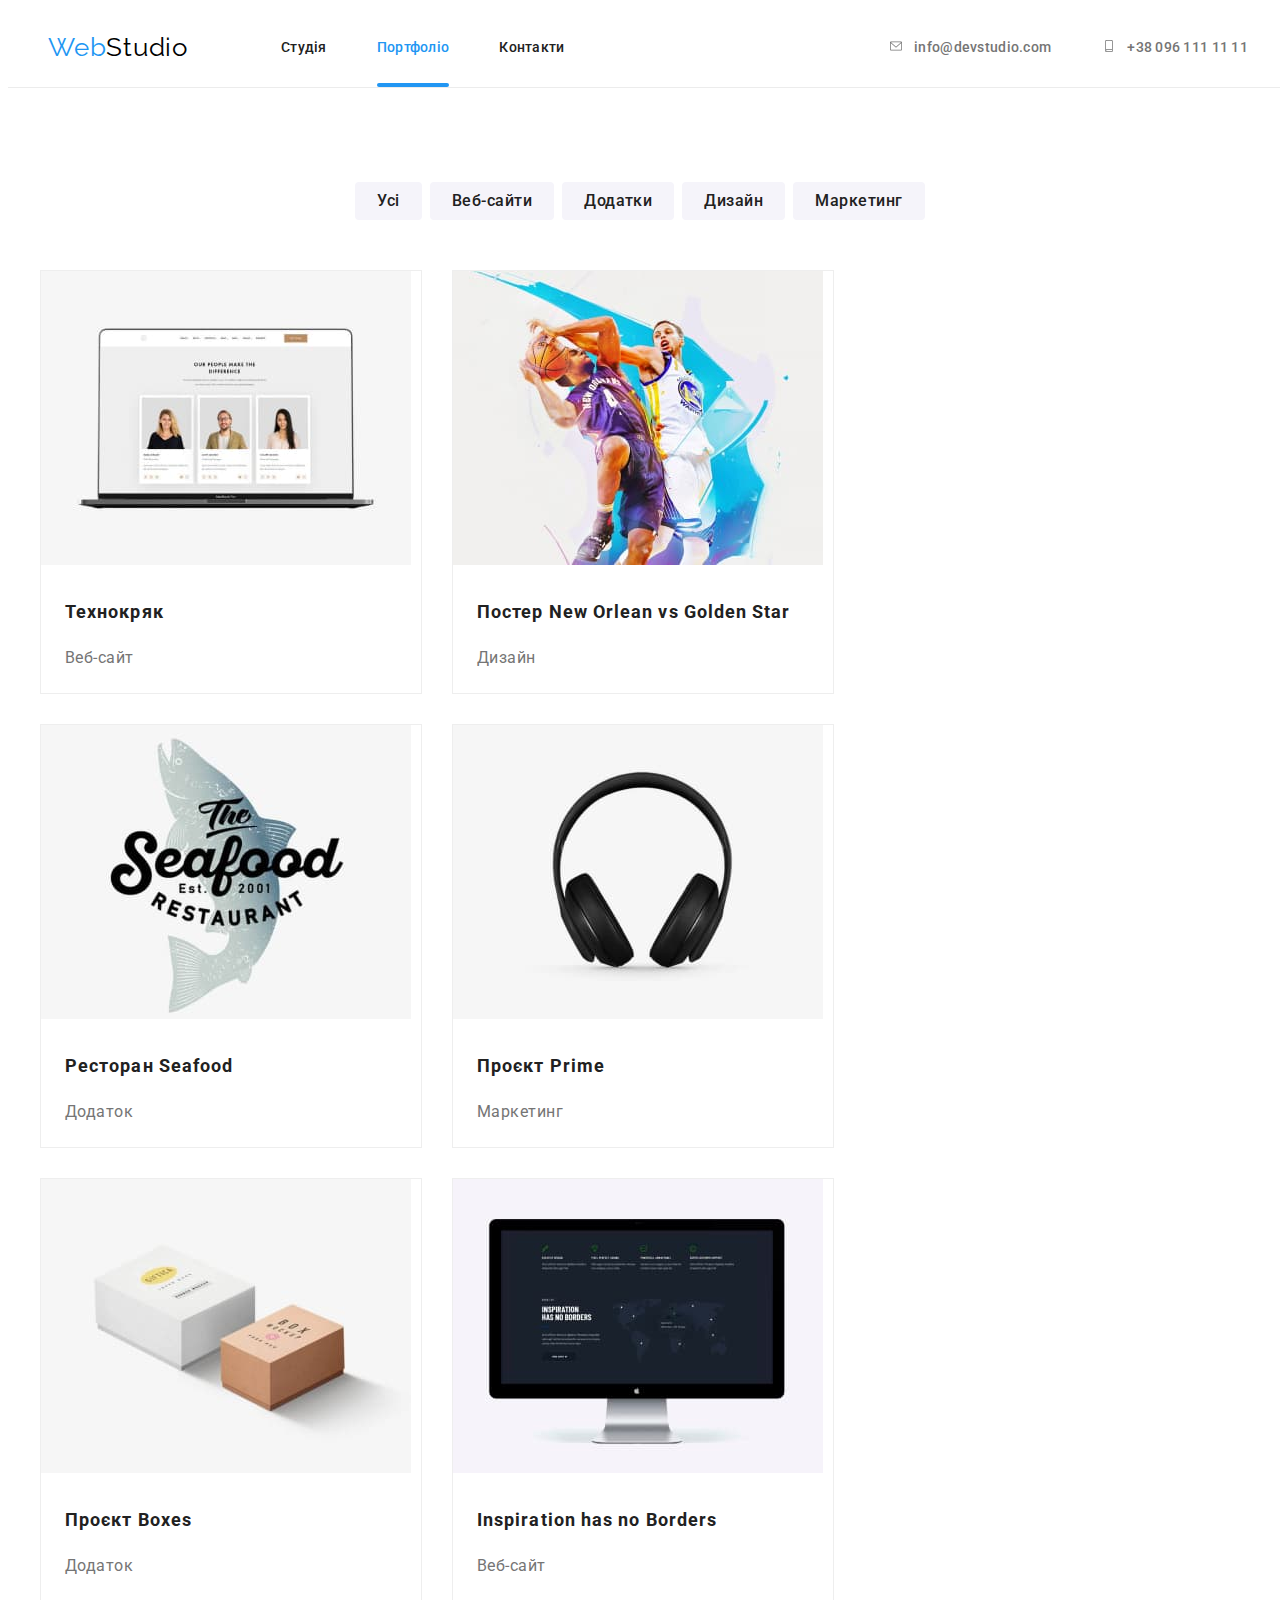
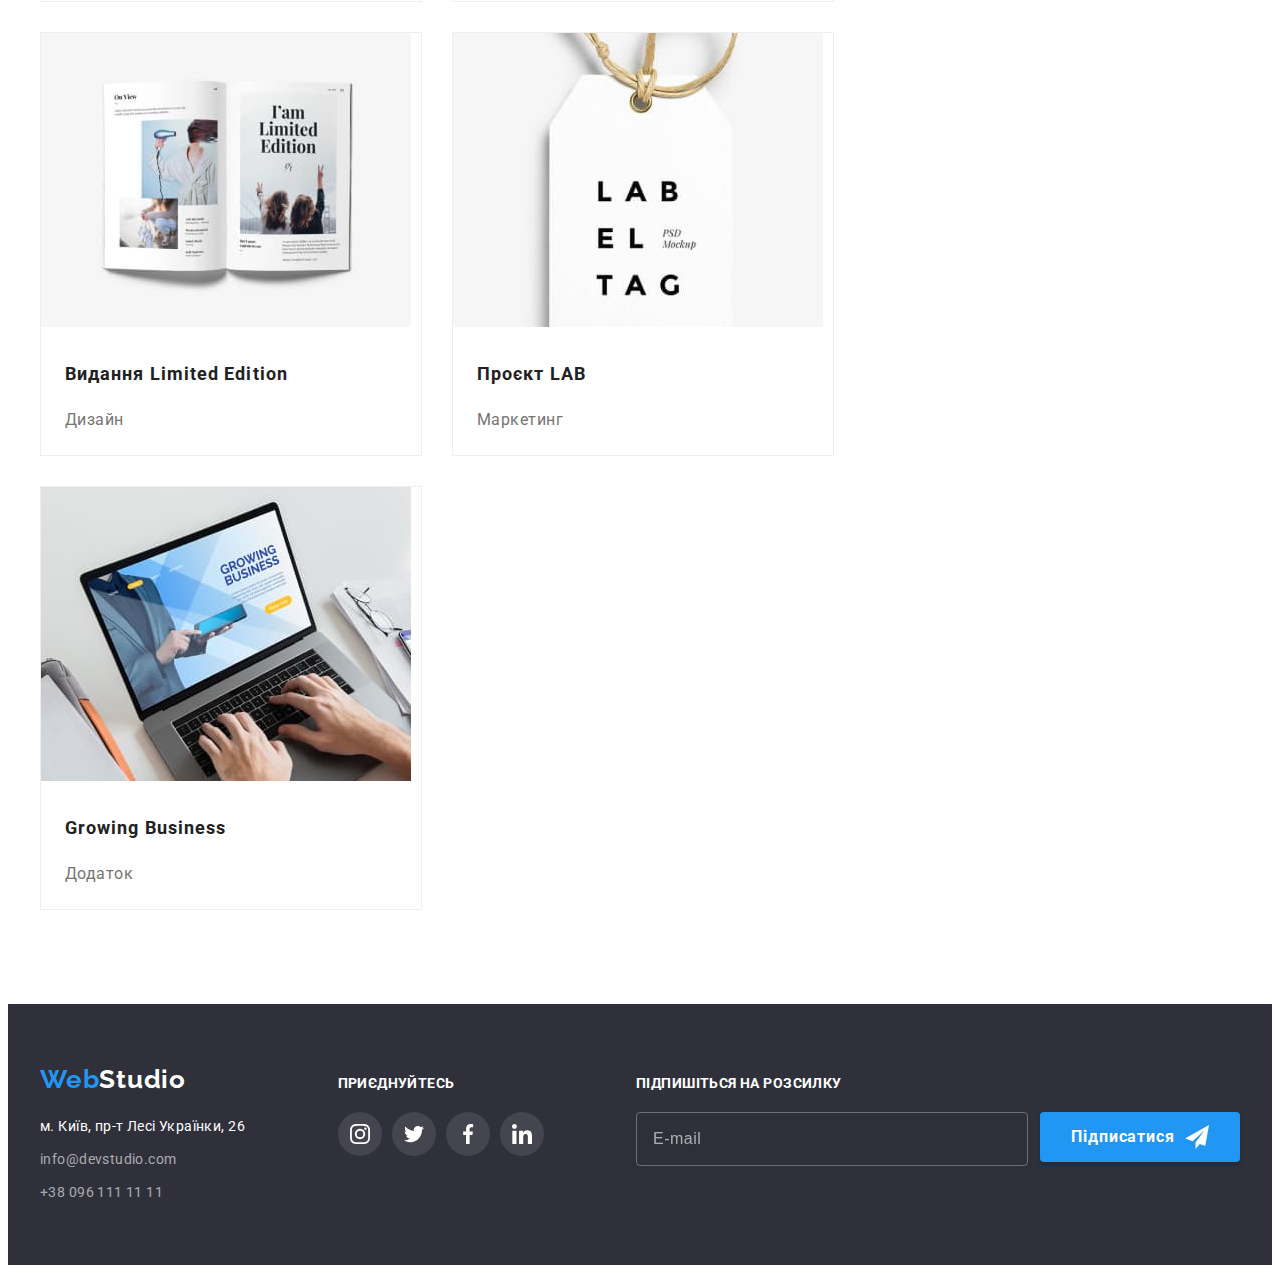
==== portfolio.html @ d76a5777 "add" ====
<!DOCTYPE html>
<html lang="uk">

<head>
    <meta charset="UTF-8">
    <meta http-equiv="X-UA-Compatible" content="IE=edge">
    <meta name="viewport" content="width=device-width, initial-scale=1.0">
    <title>WebStudio</title>
    <link rel="preconnect" href="https://fonts.googleapis.com">
    <link rel="preconnect" href="https://fonts.gstatic.com" crossorigin>
    <link
        href="https://fonts.googleapis.com/css2?family=Raleway:wght@700;900&family=Roboto:wght@400;500;700;900&display=swap"
        rel="stylesheet">
    <link rel="stylesheet" href="https://cdnjs.cloudflare.com/ajax/libs/modern-normalize/1.1.0/modern-normalize.min.css"
        integrity="sha512-wpPYUAdjBVSE4KJnH1VR1HeZfpl1ub8YT/NKx4PuQ5NmX2tKuGu6U/JRp5y+Y8XG2tV+wKQpNHVUX03MfMFn9Q=="
        crossorigin="anonymous" referrerpolicy="no-referrer">
    <link rel="stylesheet" href="./css/main.min.css">
</head>

<body>
    <header class="header">
        <div class="container header__container">
            <nav class="nav header__nav">
                <a class="logo header__logo" href="./index.html"><span class="logo--blue">Web</span>Studio</a>
                <ul class="menu header__list">
                    <li class="menu__item list">
                        <a class="link menu__link" href="./index.html">Студія</a>
                    </li>
                    <li class="menu__item list">
                        <a class="link menu__link current" href="./portfolio.html">Портфоліо</a>
                    </li>
                    <li class="menu__item list">
                        <a class="link menu__link" href="">Контакти</a>
                    </li>
                </ul>
            </nav>
            <ul class="header__list header__contact contact">
                <li class="contact__item list">
                    <a class="link contact__link" href="mailto:info@devstudio.com"><svg class="contact__icon" width="16"
                            height="12">
                            <use href="./images/icons.svg#envelope"></use>
                        </svg>info@devstudio.com</a>
                </li>
                <li class="header-item list">
                    <a class="link contact__link" href="tel:+380961111111"><svg class="contact__icon" width="16"
                            height="12">
                            <use href="./images/icons.svg#smartphone"></use>
                        </svg>+38 096 111 11 11</a>
                </li>
            </ul>
        </div>
    </header>
    <main class="main">
        <section class="filter section">
            <div class="container">
                <h1 class="galery-title">Галерея наших проектів</h1>
                <ul class="filter-list">
                    <li class="filter-item list">
                        <button class="filter-btn" type="button">Усі</button>
                    </li>
                    <li class="filter-item list">
                        <button class="filter-btn" type="button">Веб-сайти</button>
                    </li>
                    <li class="filter-item list">
                        <button class="filter-btn" type="button">Додатки</button>
                    </li>
                    <li class="filter-item list">
                        <button class="filter-btn" type="button">Дизайн</button>
                    </li>
                    <li class="filter-item list">
                        <button class="filter-btn" type="button">Маркетинг</button>
                    </li>
                </ul>
                <ul class="galery-list section-gap">
                    <li class="galery-item list">
                        <a href="" class="galery-link">
                            <div class="galery-text-wrap">
                                <img src="./images/tehno.jpg" alt="Сайт технокряк" width="370" height="294">
                                <p class="galery-text">
                                    Ресурс пропонує комплексні пропозиції з різним рівнем функціоналу та сервісів. Все
                                    це
                                    дозволить відвідувачу отримати
                                    вичерпні відомості про компанію чи приватну особу.
                                </p>
                            </div>
                            <div class="card-padding">
                                <h2 class="galery-card">Технокряк</h2>
                                <p class="galery-article">Веб-сайт</p>
                            </div>
                        </a>
                    </li>
                    <li class="galery-item list">
                        <a href="" class="galery-link">
                            <div class="galery-text-wrap">
                                <img src="./images/poster.jpg" alt="Дизайн постер" width="370" height="294">
                                <p class="galery-text">
                                    Ресурс пропонує комплексні пропозиції з різним рівнем функціоналу та сервісів. Все
                                    це
                                    дозволить відвідувачу отримати
                                    вичерпні відомості про компанію чи приватну особу.
                                </p>
                            </div>
                            <div class="card-padding">
                                <h2 class="galery-card">Постер New Orlean vs Golden Star</h2>
                                <p class="galery-article">Дизайн</p>
                            </div>
                        </a>
                    </li>
                    <li class="galery-item list">
                        <a href="" class="galery-link">
                            <div class="galery-text-wrap">
                                <img src="./images/restoran.jpg" alt="Додаток Ресторан" width="370" height="294">
                                <p class="galery-text">
                                    Ресурс пропонує комплексні пропозиції з різним рівнем функціоналу та сервісів. Все
                                    це
                                    дозволить відвідувачу отримати
                                    вичерпні відомості про компанію чи приватну особу.
                                </p>
                            </div>
                            <div class="card-padding">
                                <h2 class="galery-card">Ресторан Seafood</h2>
                                <p class="galery-article">Додаток</p>
                            </div>
                        </a>
                    </li>
                    <li class="galery-item list">
                        <a href="" class="galery-link">
                            <div class="galery-text-wrap">
                                <img src="./images/prime.jpg" alt="Маркетинг прайм" width="370" height="294">
                                <p class="galery-text">
                                    Ресурс пропонує комплексні пропозиції з різним рівнем функціоналу та сервісів. Все
                                    це
                                    дозволить відвідувачу отримати
                                    вичерпні відомості про компанію чи приватну особу.
                                </p>
                            </div>
                            <div class="card-padding">
                                <h2 class="galery-card">Проєкт Prime</h2>
                                <p class="galery-article">Маркетинг</p>
                            </div>
                        </a>
                    </li>
                    <li class="galery-item list">
                        <a href="" class="galery-link">
                            <div class="galery-text-wrap">
                                <img src="./images/boxes.jpg" alt="Додаток Бокс" width="370" height="294">
                                <p class="galery-text">
                                    Ресурс пропонує комплексні пропозиції з різним рівнем функціоналу та сервісів. Все
                                    це
                                    дозволить відвідувачу отримати
                                    вичерпні відомості про компанію чи приватну особу.
                                </p>
                            </div>
                            <div class="card-padding">
                                <h2 class="galery-card">Проєкт Boxes</h2>
                                <p class="galery-article">Додаток</p>
                            </div>
                        </a>
                    </li>
                    <li class="galery-item list">
                        <a href="" class="galery-link">
                            <div class="galery-text-wrap">
                                <img src="./images/inspiration.jpg" alt="Сайт без меж" width="370" height="294">
                                <p class="galery-text">
                                    Ресурс пропонує комплексні пропозиції з різним рівнем функціоналу та сервісів. Все
                                    це
                                    дозволить відвідувачу отримати
                                    вичерпні відомості про компанію чи приватну особу.
                                </p>
                            </div>
                            <div class="card-padding">
                                <h2 class="galery-card">Inspiration has no Borders</h2>
                                <p class="galery-article">Веб-сайт</p>
                            </div>
                        </a>
                    </li>
                    <li class="galery-item list">
                        <a href="" class="galery-link">
                            <div class="galery-text-wrap">
                                <img src="./images/limited.jpg" alt="Дизайн видання обмежена колекція" width="370"
                                    height="294">
                                <p class="galery-text">
                                    Ресурс пропонує комплексні пропозиції з різним рівнем функціоналу та сервісів. Все
                                    це
                                    дозволить відвідувачу отримати
                                    вичерпні відомості про компанію чи приватну особу.
                                </p>
                            </div>
                            <div class="card-padding">
                                <h2 class="galery-card">Видання Limited Edition</h2>
                                <p class="galery-article">Дизайн</p>
                            </div>
                        </a>
                    </li>
                    <li class="galery-item list">
                        <a href="" class="galery-link">
                            <div class="galery-text-wrap">
                                <img src="./images/lab.jpg" alt="Маркетинг прроекту ЛАБ" width="370" height="294">
                                <p class="galery-text">
                                    Ресурс пропонує комплексні пропозиції з різним рівнем функціоналу та сервісів. Все
                                    це
                                    дозволить відвідувачу отримати
                                    вичерпні відомості про компанію чи приватну особу.
                                </p>
                            </div>
                            <div class="card-padding">
                                <h2 class="galery-card">Проєкт LAB</h2>
                                <p class="galery-article">Маркетинг</p>
                            </div>
                        </a>
                    </li>
                    <li class="galery-item list">
                        <a href="" class="galery-link">
                            <div class="galery-text-wrap">
                                <img src="./images/business.jpg" alt="Бізнес додаток" width="370" height="294">
                                <p class="galery-text">
                                    Ресурс пропонує комплексні пропозиції з різним рівнем функціоналу та сервісів. Все
                                    це
                                    дозволить відвідувачу отримати
                                    вичерпні відомості про компанію чи приватну особу.
                                </p>
                            </div>
                            <div class="card-padding">
                                <h2 class="galery-card">Growing Business</h2>
                                <p class="galery-article">Додаток</p>
                            </div>
                        </a>
                    </li>
                </ul>
            </div>
        </section>
    </main>
    <footer class="footer">
        <div class="footer-container container">
            <div class="footer-adress-container">
                <a class="footer-logo" href="./index.html"><span class="logo--blue">Web</span>Studio</a>
                <address class="footer-address">
                    <ul class="footer-list">
                        <li class="footer-item list">
                            <a class="footer-link" href="https://goo.gl/maps/CPtrU1FHBa2aNyZL9" target="_blank"
                                rel="noopener noreferrer nofollow">м. Київ, пр-т Лесі Українки, 26</a>
                        </li>
                        <li class="footer-item list">
                            <a class="footer-contact" href="mailto:info@devstudio.com">info@devstudio.com</a>
                        </li>
                        <li class="footer-item list">
                            <a class="footer-contact" href="tel:+380961111111">+38 096 111 11 11</a>
                        </li>
                    </ul>
                </address>
            </div>
            <div class="footer-social">
                <h3 class="footer-social-tittle">Приєднуйтесь</h3>
                <ul class="footer-social-list">
                    <li class="footer-social-item list">
                        <a class="footer-social-link" href="" target="_blank" rel="noopener noreferrer nofollow">
                            <svg class="footer-social-icon" width="20" height="20">
                                <use href="./images/icons.svg#instagram"></use>
                            </svg></a>
                    </li>
                    <li class="footer-social-item list">
                        <a class="footer-social-link" href="" target="_blank" rel="noopener noreferrer nofollow">
                            <svg class="footer-social-icon" width="20" height="20">
                                <use href="./images/icons.svg#twitter"></use>
                            </svg></a>
                    </li>
                    <li class="footer-social-item list">
                        <a class="footer-social-link" href="" target="_blank" rel="noopener noreferrer nofollow">
                            <svg class="footer-social-icon" width="20" height="20">
                                <use href="./images/icons.svg#facebook"></use>
                            </svg></a>
                    </li>
                    <li class="footer-social-item list">
                        <a class="footer-social-link" href="" target="_blank" rel="noopener noreferrer nofollow">
                            <svg class="footer-social-icon" width="20" height="20">
                                <use href="./images/icons.svg#linkedin"></use>
                            </svg></a>
                    </li>
                </ul>
            </div>
            <div class="footer-subscribe">
                <h3 class="footer-social-tittle">Підпишіться на розсилку</h3>
                <form class="footer-subscribe-form">
                    <input name="subscribe-email" type="email" class="footer-subscribe-input" placeholder="E-mail"
                        required>
                    <button class="subscribe-btn" type="submit"><span class="subscribe-btn-text">Підписатися</span><svg
                            class="footer-subscribe-icon" width="24" height="24">
                            <use href="./images/icons.svg#icon-send"></use>
                        </svg></button>
                </form>
            </div>
        </div>
    </footer>
</body>

</html>
---- css/main.min.css ----
:root{--most-text-color: #757575;--tittle-text-color: #212121;--logo-color: #000000;--secondary-link-color: #2196f3;--bcgnd-hero-color: #2f303a;--main-hero-color: #ffffff;--bcgnd-team-color: #f5f4fa;--bcgnd-color: #ffffff;--logo-footer-color: #ffffff;--filter-secondary-color: #f5f4fa;--filter-border-color: #eeeeee;--svg-main-color: #afb1b8;--timing-function: cubic-bezier(0.4, 0, 0.2, 1);--time-delay: 250ms}.visually__hidden{position:absolute;width:1px;height:1px;margin:-1px;border:0;padding:0;white-space:nowrap;-webkit-clip-path:inset(100%);clip-path:inset(100%);clip:rect(0 0 0 0);overflow:hidden}.subscribe-btn,.footer-social-link,.footer-social-list,.team__social-link,.team__social-list,.wrapper,.features__icon,.header__contact,.header__container,.header__nav,.modal-close{display:flex;align-items:center}p,h1,h2,h3,h4,h5,h6{margin:0}ul,ol{margin:0;padding-left:0}button{cursor:pointer}address{font-style:normal}img{display:block;max-width:100%;height:auto}.list{list-style:none}body{font-family:"Roboto",sans-serif;color:var(--most-text-color);background-color:var(--bcgnd-color);font-size:14px}.section{padding-top:94px;padding-bottom:94px}.section-margin{margin-bottom:94px}.section-gap{display:flex;gap:30px}.section-title{margin-bottom:50px;font-size:36px;line-height:1.17;letter-spacing:0.03em;text-align:center;color:var(--tittle-text-color)}.main{padding-top:80px}.container{width:1200px;padding-left:15px;padding-right:15px;margin:0 auto}.backdrop{position:fixed;top:0;width:100%;height:100%;background-color:rgba(0,0,0,.2);transition:opacity var(--time-delay) var(--timing-function),visibility var(--time-delay) var(--timing-function);z-index:2}.modal{width:528px;min-height:581px;background-color:var(--bcgnd-color);box-shadow:0px 1px 3px rgba(0,0,0,.12),0px 1px 1px rgba(0,0,0,.14),0px 2px 1px rgba(0,0,0,.2);border-radius:4px;position:absolute;top:50%;left:50%;transform:translate(-50%, -50%);transition:transform var(--time-delay) var(--timing-function);padding:40px}.modal-close{position:absolute;top:8px;right:8px;width:30px;height:30px;background-color:rgba(0,0,0,0);border-radius:50%;border:1px solid rgba(0,0,0,.1);justify-content:center;fill:var(--logo-color);transition:fill var(--time-delay) var(--timing-function)}.modal-close:hover,.modal-close:focus{fill:var(--secondary-link-color)}.backdrop.is-hidden{opacity:0;pointer-events:none;visibility:hidden}.backdrop.is-hidden .modal{transform:translate(-50%, -50%) scaley(0) rotate(-180deg)}.modal-tittle{font-weight:700;font-size:20px;line-height:1.15;letter-spacing:0.03em;text-align:center;color:var(--tittle-text-color);margin-bottom:12px}.input-label{display:block;margin-bottom:4px;font-size:12px;line-height:1.17;letter-spacing:0.01em;color:var(--most-text-color)}.modal-input{width:100%;height:40px;border:1px solid rgba(33,33,33,.2);border-radius:4px;padding-left:42px;outline:rgba(0,0,0,0);transition:border-color var(--time-delay) var(--timing-function);cursor:pointer}.modal-input:focus,.modal-input:hover{border-color:var(--secondary-link-color)}.modal-input-wrap{position:relative;margin-bottom:10px}.modal-input-icon{position:absolute;left:12px;top:50%;transform:translateY(-50%);fill:var(--tittle-text-color);transition:fill var(--time-delay) var(--timing-function)}.modal-input:focus+.modal-input-icon,.modal-input:hover+.modal-input-icon{fill:var(--secondary-link-color)}.modal-comm{width:100%;height:120px;resize:none;border:1px solid rgba(33,33,33,.2);border-radius:4px;padding:12px 16px;outline:rgba(0,0,0,0);transition:border-color var(--time-delay) var(--timing-function);margin-bottom:20px;display:block;cursor:pointer}.modal-comm::-moz-placeholder{font-size:12px;line-height:1.17;letter-spacing:0.01em;color:rgba(117,117,117,.5)}.modal-comm:-ms-input-placeholder{font-size:12px;line-height:1.17;letter-spacing:0.01em;color:rgba(117,117,117,.5)}.modal-comm::placeholder{font-size:12px;line-height:1.17;letter-spacing:0.01em;color:rgba(117,117,117,.5)}.modal-comm:focus,.modal-comm:hover{border-color:var(--secondary-link-color)}.rules-link{color:var(--secondary-link-color)}.checkbox-label{font-size:14px;line-height:1.71;letter-spacing:0.03em;color:var(--most-text-color);display:block;text-align:center;position:relative;margin-left:16px;margin-bottom:30px}.checkbox-icon{position:absolute;left:2px;top:3px}.checkbox:checked~.checkbox-icon{opacity:0}.checkbox-icon-check{opacity:0;position:absolute;left:2px;top:3px}.checkbox:checked~.checkbox-icon-check{opacity:1}.header{padding-top:24px;padding-bottom:24px;border-bottom:1px solid #ececec;position:fixed;width:100%;background-color:var(--bcgnd-color);z-index:1}.header__list{display:flex;gap:50px}.header__contact{margin-left:auto}.link{text-decoration:none;color:var(--tittle-text-color);font-weight:500;line-height:1.14;letter-spacing:.02em;position:relative}.menu__link{color:var(--tittle-text-color);transition:color var(--time-delay) var(--timing-function)}.menu__link:hover,.menu__link:focus{color:var(--secondary-link-color)}.menu__link::after,.menu__link::after{content:"";display:block;width:100%;height:4px;border-radius:2px;background-color:var(--secondary-link-color);position:absolute;bottom:-32px;transform:scaleX(0);transition:transform var(--time-delay) var(--timing-function)}.menu__link:hover::after,.menu__link:focus::after{transform:scaleX(1)}.contact__link{color:var(--most-text-color);transition:color var(--time-delay) var(--timing-function)}.contact__link:hover,.contact__link:focus{color:var(--secondary-link-color)}.contact__link::after,.contact__link::after{content:"";display:block;width:100%;height:4px;border-radius:2px;background-color:var(--secondary-link-color);position:absolute;bottom:-32px;transform:scaleX(0);transition:transform var(--time-delay) var(--timing-function)}.contact__link:hover::after,.contact__link:focus::after{transform:scaleX(1)}.contact__icon{margin-right:10px;fill:currentColor}.logo{text-decoration:none;font-family:"Raleway";font-size:26px;line-height:1.19;letter-spacing:0.03em}.header__logo{margin-right:93px;color:var(--logo-color)}.logo--blue{color:var(--secondary-link-color)}.current{color:var(--secondary-link-color)}.current::before{content:"";display:block;width:100%;height:4px;border-radius:2px;background-color:var(--secondary-link-color);position:absolute;bottom:-32px}.hero{background-color:#c4c4c4;color:var(--main-hero-color);padding-top:200px;padding-bottom:200px}.hero__title{width:696px;font-weight:900;font-size:44px;line-height:1.36;letter-spacing:0.06em;text-align:center;text-transform:uppercase;margin-right:auto;margin-bottom:30px;margin-left:auto}.hero__btn{color:var(--main-hero-color);background-color:var(--secondary-link-color);font-family:inherit;font-weight:700;font-size:16px;line-height:1.88;letter-spacing:0.06em;box-shadow:0px 4px 4px rgba(0,0,0,.15);border-radius:4px;border:none;width:216px;height:50px;text-align:center;margin:0 auto;display:block;transition:background-color var(--time-delay) var(--timing-function)}.hero__btn:hover,.hero__btn:focus{background-color:#188ce8;box-shadow:0px 4px 4px rgba(0,0,0,.15);border-radius:4px}.overlay{max-width:1600px;height:600px;margin-left:auto;margin-right:auto;background-image:linear-gradient(rgba(47, 48, 58, 0.4), rgba(47, 48, 58, 0.4)),url("../images/hero.jpg");background-repeat:no-repeat;background-size:cover;background-position:center}.features{padding-bottom:0}.icons__icon{width:270px;height:120px;background-color:#f5f4fa;border-radius:4px}.features__icon{margin-bottom:30px;justify-content:center}.icons__item{width:270px}.features__title{margin-bottom:10px}.icons__title{font-size:14px;line-height:1.14;letter-spacing:0.03em;text-transform:uppercase;color:var(--tittle-text-color)}.icons__text{line-height:1.71;letter-spacing:.03em}.card-set__item{position:relative}.card-set__tittle{font-size:14px;line-height:1.14;letter-spacing:0.03em;text-transform:uppercase;color:var(--bcgnd-color)}.wrapper{position:absolute;bottom:0;width:100%;height:70px;background-color:rgba(47,48,58,.8);justify-content:center}.team{background-color:var(--bcgnd-team-color)}.team__img{margin-bottom:30px}.people__item{background-color:var(--bcgnd-color);box-shadow:0px 1px 3px rgba(0,0,0,.12),0px 1px 1px rgba(0,0,0,.14),0px 2px 1px rgba(0,0,0,.2);border-radius:0px 0px 4px 4px;padding-bottom:30px}.people__name{font-weight:500;font-size:16px;line-height:1.19;letter-spacing:0.03em;text-align:center;color:var(--tittle-text-color)}.team__name{margin-bottom:10px}.team__text{margin-bottom:16px}.people__text{font-size:16px;line-height:1.19;letter-spacing:0.03em;text-align:center}.team__social-list{gap:10px;margin:0 auto}.people__social-list{width:206px}.people__social-item{width:44px;height:44px}.team__social-link{justify-content:center}.people__social-link{border-radius:50%;width:100%;height:100%;color:var(--svg-main-color);transition:background-color var(--time-delay) var(--timing-function),color var(--time-delay) var(--timing-function)}.people__social-link:hover,.people__social-link:focus{background-color:var(--secondary-link-color);color:var(--bcgnd-color)}.people__social-icon{fill:currentColor}.clients-link{width:100%;height:100%;display:flex;align-items:center;justify-content:center;color:var(--svg-main-color);border:1px solid #afb1b8;border-radius:4px;transition:color var(--time-delay) var(--timing-function),border var(--time-delay) var(--timing-function)}.clients-link:hover,.clients-link:focus{color:var(--secondary-link-color);border:1px solid var(--secondary-link-color)}.clients-icon{fill:currentColor}.clients-item{width:calc((100% - 150px)/6);height:92px}.footer{background-color:var(--bcgnd-hero-color);padding-top:60px;padding-bottom:60px}.footer-logo{text-decoration:none;font-family:"Raleway";font-weight:700;font-size:26px;line-height:1.19;letter-spacing:0.03em;color:var(--logo-footer-color);margin-bottom:20px;display:block}.footer-item:not(:last-child){margin-bottom:9px}.footer-link,.footer-contact{text-decoration:none;line-height:1.71;letter-spacing:.03em}.footer-link{color:var(--main-hero-color)}.footer-contact{color:rgba(255,255,255,.6);transition:color var(--time-delay) var(--timing-function)}.footer-contact:hover,.footer-contact:focus{color:var(--secondary-link-color)}.footer-container{display:flex;align-items:baseline;justify-content:space-between}.footer-social-list{width:206px;gap:10px;margin:0 auto}.footer-social-item{width:44px;height:44px}.footer-social-link{border-radius:50%;width:100%;height:100%;justify-content:center;background-color:rgba(255,255,255,.1);transition:background-color var(--time-delay) var(--timing-function)}.footer-social-link:hover,.footer-social-link:focus{background-color:var(--secondary-link-color)}.footer-social-icon{fill:var(--bcgnd-color)}.footer-social-tittle{font-size:14px;line-height:1.14;letter-spacing:0.03em;text-transform:uppercase;color:var(--bcgnd-color);margin-bottom:20px}.footer-subscribe-form{display:flex;gap:12px}.footer-subscribe-input{width:358px;height:50px;background-color:rgba(0,0,0,0);border:1px solid rgba(255,255,255,.3);filter:drop-shadow(0px 4px 4px rgba(0, 0, 0, 0.15));border-radius:4px;padding-left:16px;padding-right:16px;font-size:16px;line-height:1.25;letter-spacing:0.03em;color:var(--bcgnd-color);outline:rgba(0,0,0,0)}.footer-subscribe-input::-moz-placeholder{font-size:16px;line-height:1.25;letter-spacing:0.03em;color:rgba(255,255,255,.6)}.footer-subscribe-input:-ms-input-placeholder{font-size:16px;line-height:1.25;letter-spacing:0.03em;color:rgba(255,255,255,.6)}.footer-subscribe-input::placeholder{font-size:16px;line-height:1.25;letter-spacing:0.03em;color:rgba(255,255,255,.6)}.subscribe-btn{color:var(--main-hero-color);background-color:var(--secondary-link-color);font-family:inherit;font-weight:700;font-size:16px;line-height:1.88;letter-spacing:0.06em;box-shadow:0px 4px 4px rgba(0,0,0,.15);border-radius:4px;border:none;width:200px;height:50px;text-align:center;margin:0 auto;gap:10px;justify-content:center;padding:13px 28px;transition:background-color var(--time-delay) var(--timing-function)}.subscribe-btn:hover,.subscribe-btn:focus{background-color:#188ce8;box-shadow:0px 4px 4px rgba(0,0,0,.15);border-radius:4px}.filter-list{display:flex;margin-bottom:50px;gap:8px;justify-content:center}.filter-btn{font-family:inherit;font-weight:500;font-size:16px;line-height:1.62;letter-spacing:0.03em;text-align:center;color:var(--tittle-text-color);background-color:var(--filter-secondary-color);border-radius:4px;border:none;cursor:pointer;padding:6px 22px;transition:color var(--time-delay) var(--timing-function),background-color var(--time-delay) var(--timing-function),box-shadow var(--time-delay) var(--timing-function)}.filter-btn:focus,.filter-btn:hover{color:var(--main-hero-color);background-color:var(--secondary-link-color);box-shadow:0px 3px 1px rgba(0,0,0,.1),0px 1px 2px rgba(0,0,0,.08),0px 2px 2px rgba(0,0,0,.12);border-radius:4px;border:none}.galery-title{position:absolute;white-space:nowrap;width:1px;height:1px;overflow:hidden;border:0;padding:0;clip:rect(0 0 0 0);-webkit-clip-path:inset(50%);clip-path:inset(50%);margin:-1px}.galery-list{flex-wrap:wrap}.galery-item{width:calc((100% - 60px)/3);border:1px solid var(--filter-border-color)}.galery-card{font-size:18px;line-height:3;letter-spacing:0.06em;color:var(--tittle-text-color);margin-bottom:4px}.galery-article{font-size:16px;line-height:1.88;letter-spacing:0.03em;color:var(--most-text-color)}.galery-link{text-decoration:none;display:block;transition:box-shadow var(--time-delay) var(--timing-function)}.galery-link:hover,.galery-link:focus{box-shadow:0px 1px 1px rgba(0,0,0,.12),0px 4px 4px rgba(0,0,0,.06),1px 4px 6px rgba(0,0,0,.16)}.galery-text{position:absolute;top:0;padding:63px 24px;font-size:18px;line-height:1.56;letter-spacing:0.03em;color:var(--main-hero-color);background-color:rgba(33,150,243,.9);height:100%;transform:translateY(101%);transition:transform var(--time-delay) var(--timing-function)}.galery-item:hover .galery-text,.galery-item:focus .galery-text{transform:translateY(0)}.galery-text-wrap{position:relative;overflow:hidden}.card-padding{padding:20px 24px}/*# sourceMappingURL=main.min.css.map */
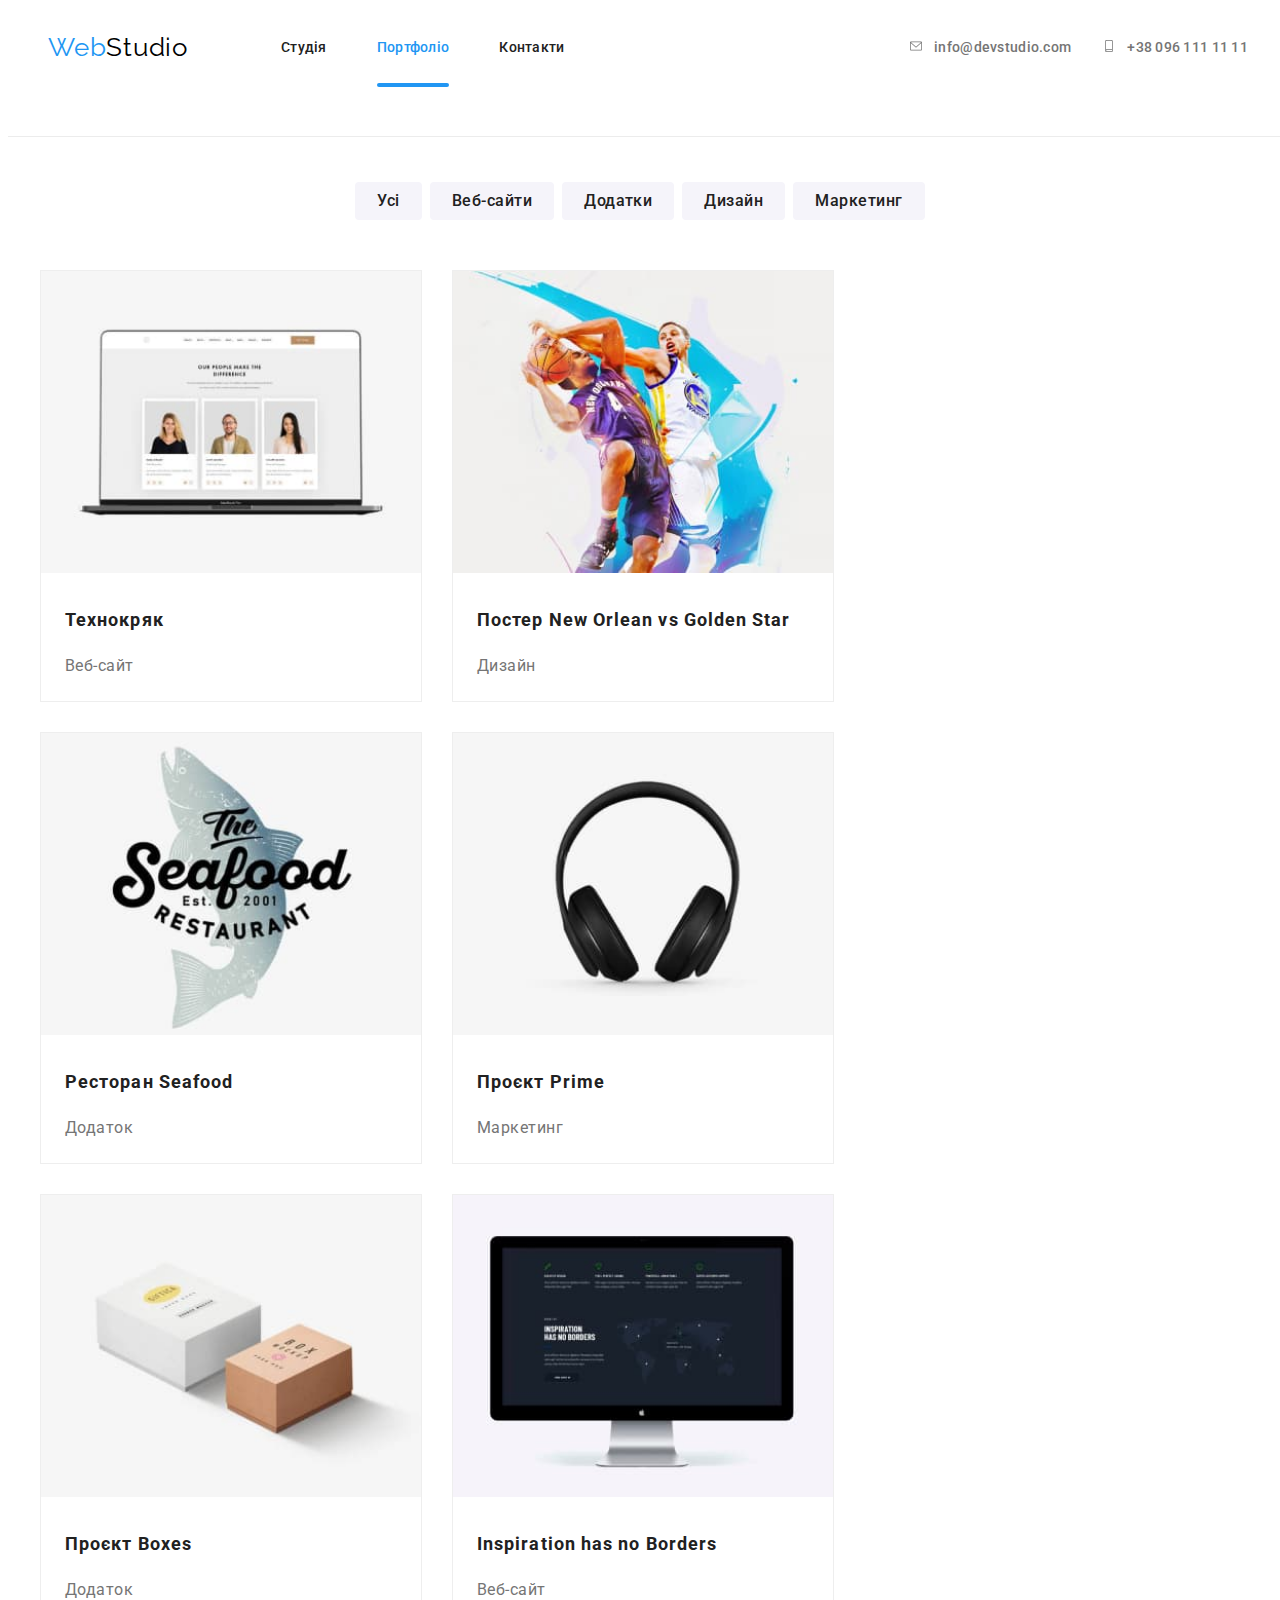
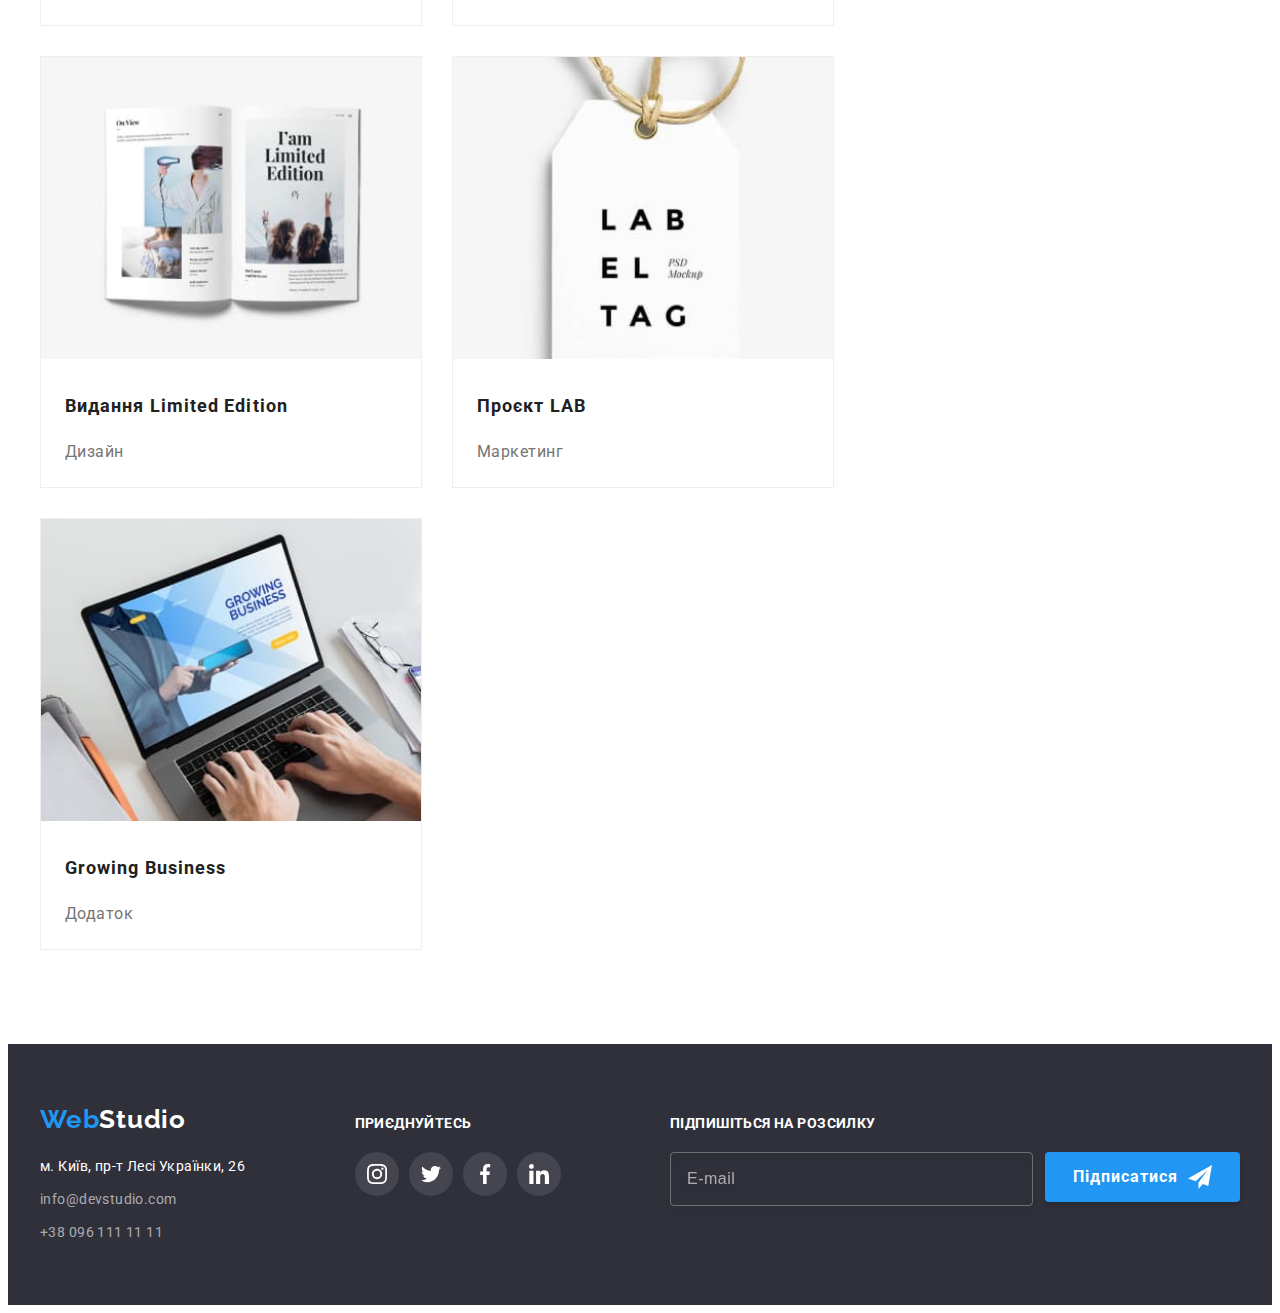
==== commit e078e0a8: "add adapt img" ====
--- a/portfolio.html
+++ b/portfolio.html
@@ -48,6 +48,51 @@
                         </svg>+38 096 111 11 11</a>
                 </li>
             </ul>
+            <button type="button" class="mob-button mob-button--open" data-menu-open><svg class="mob-menu-icon"
+                    width="40" height="40">
+                    <use href="./images/icons.svg#menu_40px"></use>
+                </svg></button>
+        </div>
+        <div class="mob-menu is-hidden" data-menu>
+            <div class="mob-menu-wrap">
+                <button type="button" class="mob-button mob-button--close" data-menu-close><svg class="mob-menu-icon"
+                        width="40" height="40">
+                        <use href="./images/icons.svg#close_40px"></use>
+                    </svg></button>
+                <nav class="mob-menu__nav">
+                    <ul class="mob-menu__list">
+                        <li class="mob-menu__item list">
+                            <a class="link mob-menu__link" href="./index.html">Студія</a>
+                        </li>
+                        <li class="mob-menu__item list">
+                            <a class="link mob-menu__link current-mob" href="./portfolio.html">Портфоліо</a>
+                        </li>
+                        <li class="mob-menu__item list">
+                            <a class="link mob-menu__link" href="">Контакти</a>
+                        </li>
+                    </ul>
+                </nav>
+                <div class="mob-menu-contacts">
+                    <ul class="mob-contact">
+                        <li class="mob-contact__item list">
+                        <li class="mob-contact__item list">
+                            <a class="link mob-contact__number" href="tel:+380961111111">+38 096 111 11 11</a>
+                        </li>
+                        <a class="link mob-contact__mail" href="mailto:info@devstudio.com">info@devstudio.com</a>
+                        </li>
+                    </ul>
+                    <ul class="mob-social">
+                        <li class="mob-social__item list"><a class="link mob-social__link" href="" target="_blank"
+                                rel="noopener noreferrer nofollow">Instagram</a></li>
+                        <li class="mob-social__item list"><a class="link mob-social__link" href="" target="_blank"
+                                rel="noopener noreferrer nofollow">Twitter</a></li>
+                        <li class="mob-social__item list"><a class="link mob-social__link" href="" target="_blank"
+                                rel="noopener noreferrer nofollow">Facebook</a></li>
+                        <li class="mob-social__item list"><a class="link mob-social__link" href="" target="_blank"
+                                rel="noopener noreferrer nofollow">LinkedIn</a></li>
+                    </ul>
+                </div>
+            </div>
         </div>
     </header>
     <main class="main">
@@ -75,7 +120,7 @@
                     <li class="galery-item list">
                         <a href="" class="galery-link">
                             <div class="galery-text-wrap">
-                                <img src="./images/tehno.jpg" alt="Сайт технокряк" width="370" height="294">
+                                <img src="./images/portfolio/tehno.jpg" alt="Сайт технокряк" width="370" height="294">
                                 <p class="galery-text">
                                     Ресурс пропонує комплексні пропозиції з різним рівнем функціоналу та сервісів. Все
                                     це
@@ -92,7 +137,7 @@
                     <li class="galery-item list">
                         <a href="" class="galery-link">
                             <div class="galery-text-wrap">
-                                <img src="./images/poster.jpg" alt="Дизайн постер" width="370" height="294">
+                                <img src="./images/portfolio/poster.jpg" alt="Дизайн постер" width="370" height="294">
                                 <p class="galery-text">
                                     Ресурс пропонує комплексні пропозиції з різним рівнем функціоналу та сервісів. Все
                                     це
@@ -109,7 +154,8 @@
                     <li class="galery-item list">
                         <a href="" class="galery-link">
                             <div class="galery-text-wrap">
-                                <img src="./images/restoran.jpg" alt="Додаток Ресторан" width="370" height="294">
+                                <img src="./images/portfolio/restoran.jpg" alt="Додаток Ресторан" width="370"
+                                    height="294">
                                 <p class="galery-text">
                                     Ресурс пропонує комплексні пропозиції з різним рівнем функціоналу та сервісів. Все
                                     це
@@ -126,7 +172,7 @@
                     <li class="galery-item list">
                         <a href="" class="galery-link">
                             <div class="galery-text-wrap">
-                                <img src="./images/prime.jpg" alt="Маркетинг прайм" width="370" height="294">
+                                <img src="./images/portfolio/prime.jpg" alt="Маркетинг прайм" width="370" height="294">
                                 <p class="galery-text">
                                     Ресурс пропонує комплексні пропозиції з різним рівнем функціоналу та сервісів. Все
                                     це
@@ -143,7 +189,7 @@
                     <li class="galery-item list">
                         <a href="" class="galery-link">
                             <div class="galery-text-wrap">
-                                <img src="./images/boxes.jpg" alt="Додаток Бокс" width="370" height="294">
+                                <img src="./images/portfolio/boxes.jpg" alt="Додаток Бокс" width="370" height="294">
                                 <p class="galery-text">
                                     Ресурс пропонує комплексні пропозиції з різним рівнем функціоналу та сервісів. Все
                                     це
@@ -160,7 +206,8 @@
                     <li class="galery-item list">
                         <a href="" class="galery-link">
                             <div class="galery-text-wrap">
-                                <img src="./images/inspiration.jpg" alt="Сайт без меж" width="370" height="294">
+                                <img src="./images/portfolio/inspiration.jpg" alt="Сайт без меж" width="370"
+                                    height="294">
                                 <p class="galery-text">
                                     Ресурс пропонує комплексні пропозиції з різним рівнем функціоналу та сервісів. Все
                                     це
@@ -177,8 +224,8 @@
                     <li class="galery-item list">
                         <a href="" class="galery-link">
                             <div class="galery-text-wrap">
-                                <img src="./images/limited.jpg" alt="Дизайн видання обмежена колекція" width="370"
-                                    height="294">
+                                <img src="./images/portfolio/limited.jpg" alt="Дизайн видання обмежена колекція"
+                                    width="370" height="294">
                                 <p class="galery-text">
                                     Ресурс пропонує комплексні пропозиції з різним рівнем функціоналу та сервісів. Все
                                     це
@@ -195,7 +242,8 @@
                     <li class="galery-item list">
                         <a href="" class="galery-link">
                             <div class="galery-text-wrap">
-                                <img src="./images/lab.jpg" alt="Маркетинг прроекту ЛАБ" width="370" height="294">
+                                <img src="./images/portfolio/lab.jpg" alt="Маркетинг прроекту ЛАБ" width="370"
+                                    height="294">
                                 <p class="galery-text">
                                     Ресурс пропонує комплексні пропозиції з різним рівнем функціоналу та сервісів. Все
                                     це
@@ -212,7 +260,8 @@
                     <li class="galery-item list">
                         <a href="" class="galery-link">
                             <div class="galery-text-wrap">
-                                <img src="./images/business.jpg" alt="Бізнес додаток" width="370" height="294">
+                                <img src="./images/portfolio/business.jpg" alt="Бізнес додаток" width="370"
+                                    height="294">
                                 <p class="galery-text">
                                     Ресурс пропонує комплексні пропозиції з різним рівнем функціоналу та сервісів. Все
                                     це
@@ -291,6 +340,7 @@
             </div>
         </div>
     </footer>
+    <script src="./js/menu.js"></script>
 </body>
 
 </html>--- a/css/main.min.css
+++ b/css/main.min.css
@@ -1 +1 @@
-:root{--most-text-color: #757575;--tittle-text-color: #212121;--logo-color: #000000;--secondary-link-color: #2196f3;--bcgnd-hero-color: #2f303a;--main-hero-color: #ffffff;--bcgnd-team-color: #f5f4fa;--bcgnd-color: #ffffff;--logo-footer-color: #ffffff;--filter-secondary-color: #f5f4fa;--filter-border-color: #eeeeee;--svg-main-color: #afb1b8;--timing-function: cubic-bezier(0.4, 0, 0.2, 1);--time-delay: 250ms}.visually__hidden{position:absolute;width:1px;height:1px;margin:-1px;border:0;padding:0;white-space:nowrap;-webkit-clip-path:inset(100%);clip-path:inset(100%);clip:rect(0 0 0 0);overflow:hidden}.subscribe-btn,.footer-social-link,.footer-social-list,.team__social-link,.team__social-list,.wrapper,.features__icon,.header__contact,.header__container,.header__nav,.modal-close{display:flex;align-items:center}p,h1,h2,h3,h4,h5,h6{margin:0}ul,ol{margin:0;padding-left:0}button{cursor:pointer}address{font-style:normal}img{display:block;max-width:100%;height:auto}.list{list-style:none}body{font-family:"Roboto",sans-serif;color:var(--most-text-color);background-color:var(--bcgnd-color);font-size:14px}.section{padding-top:94px;padding-bottom:94px}.section-margin{margin-bottom:94px}.section-gap{display:flex;gap:30px}.section-title{margin-bottom:50px;font-size:36px;line-height:1.17;letter-spacing:0.03em;text-align:center;color:var(--tittle-text-color)}.main{padding-top:80px}.container{width:1200px;padding-left:15px;padding-right:15px;margin:0 auto}.backdrop{position:fixed;top:0;width:100%;height:100%;background-color:rgba(0,0,0,.2);transition:opacity var(--time-delay) var(--timing-function),visibility var(--time-delay) var(--timing-function);z-index:2}.modal{width:528px;min-height:581px;background-color:var(--bcgnd-color);box-shadow:0px 1px 3px rgba(0,0,0,.12),0px 1px 1px rgba(0,0,0,.14),0px 2px 1px rgba(0,0,0,.2);border-radius:4px;position:absolute;top:50%;left:50%;transform:translate(-50%, -50%);transition:transform var(--time-delay) var(--timing-function);padding:40px}.modal-close{position:absolute;top:8px;right:8px;width:30px;height:30px;background-color:rgba(0,0,0,0);border-radius:50%;border:1px solid rgba(0,0,0,.1);justify-content:center;fill:var(--logo-color);transition:fill var(--time-delay) var(--timing-function)}.modal-close:hover,.modal-close:focus{fill:var(--secondary-link-color)}.backdrop.is-hidden{opacity:0;pointer-events:none;visibility:hidden}.backdrop.is-hidden .modal{transform:translate(-50%, -50%) scaley(0) rotate(-180deg)}.modal-tittle{font-weight:700;font-size:20px;line-height:1.15;letter-spacing:0.03em;text-align:center;color:var(--tittle-text-color);margin-bottom:12px}.input-label{display:block;margin-bottom:4px;font-size:12px;line-height:1.17;letter-spacing:0.01em;color:var(--most-text-color)}.modal-input{width:100%;height:40px;border:1px solid rgba(33,33,33,.2);border-radius:4px;padding-left:42px;outline:rgba(0,0,0,0);transition:border-color var(--time-delay) var(--timing-function);cursor:pointer}.modal-input:focus,.modal-input:hover{border-color:var(--secondary-link-color)}.modal-input-wrap{position:relative;margin-bottom:10px}.modal-input-icon{position:absolute;left:12px;top:50%;transform:translateY(-50%);fill:var(--tittle-text-color);transition:fill var(--time-delay) var(--timing-function)}.modal-input:focus+.modal-input-icon,.modal-input:hover+.modal-input-icon{fill:var(--secondary-link-color)}.modal-comm{width:100%;height:120px;resize:none;border:1px solid rgba(33,33,33,.2);border-radius:4px;padding:12px 16px;outline:rgba(0,0,0,0);transition:border-color var(--time-delay) var(--timing-function);margin-bottom:20px;display:block;cursor:pointer}.modal-comm::-moz-placeholder{font-size:12px;line-height:1.17;letter-spacing:0.01em;color:rgba(117,117,117,.5)}.modal-comm:-ms-input-placeholder{font-size:12px;line-height:1.17;letter-spacing:0.01em;color:rgba(117,117,117,.5)}.modal-comm::placeholder{font-size:12px;line-height:1.17;letter-spacing:0.01em;color:rgba(117,117,117,.5)}.modal-comm:focus,.modal-comm:hover{border-color:var(--secondary-link-color)}.rules-link{color:var(--secondary-link-color)}.checkbox-label{font-size:14px;line-height:1.71;letter-spacing:0.03em;color:var(--most-text-color);display:block;text-align:center;position:relative;margin-left:16px;margin-bottom:30px}.checkbox-icon{position:absolute;left:2px;top:3px}.checkbox:checked~.checkbox-icon{opacity:0}.checkbox-icon-check{opacity:0;position:absolute;left:2px;top:3px}.checkbox:checked~.checkbox-icon-check{opacity:1}.header{padding-top:24px;padding-bottom:24px;border-bottom:1px solid #ececec;position:fixed;width:100%;background-color:var(--bcgnd-color);z-index:1}.header__list{display:flex;gap:50px}.header__contact{margin-left:auto}.link{text-decoration:none;color:var(--tittle-text-color);font-weight:500;line-height:1.14;letter-spacing:.02em;position:relative}.menu__link{color:var(--tittle-text-color);transition:color var(--time-delay) var(--timing-function)}.menu__link:hover,.menu__link:focus{color:var(--secondary-link-color)}.menu__link::after,.menu__link::after{content:"";display:block;width:100%;height:4px;border-radius:2px;background-color:var(--secondary-link-color);position:absolute;bottom:-32px;transform:scaleX(0);transition:transform var(--time-delay) var(--timing-function)}.menu__link:hover::after,.menu__link:focus::after{transform:scaleX(1)}.contact__link{color:var(--most-text-color);transition:color var(--time-delay) var(--timing-function)}.contact__link:hover,.contact__link:focus{color:var(--secondary-link-color)}.contact__link::after,.contact__link::after{content:"";display:block;width:100%;height:4px;border-radius:2px;background-color:var(--secondary-link-color);position:absolute;bottom:-32px;transform:scaleX(0);transition:transform var(--time-delay) var(--timing-function)}.contact__link:hover::after,.contact__link:focus::after{transform:scaleX(1)}.contact__icon{margin-right:10px;fill:currentColor}.logo{text-decoration:none;font-family:"Raleway";font-size:26px;line-height:1.19;letter-spacing:0.03em}.header__logo{margin-right:93px;color:var(--logo-color)}.logo--blue{color:var(--secondary-link-color)}.current{color:var(--secondary-link-color)}.current::before{content:"";display:block;width:100%;height:4px;border-radius:2px;background-color:var(--secondary-link-color);position:absolute;bottom:-32px}.hero{background-color:#c4c4c4;color:var(--main-hero-color);padding-top:200px;padding-bottom:200px}.hero__title{width:696px;font-weight:900;font-size:44px;line-height:1.36;letter-spacing:0.06em;text-align:center;text-transform:uppercase;margin-right:auto;margin-bottom:30px;margin-left:auto}.hero__btn{color:var(--main-hero-color);background-color:var(--secondary-link-color);font-family:inherit;font-weight:700;font-size:16px;line-height:1.88;letter-spacing:0.06em;box-shadow:0px 4px 4px rgba(0,0,0,.15);border-radius:4px;border:none;width:216px;height:50px;text-align:center;margin:0 auto;display:block;transition:background-color var(--time-delay) var(--timing-function)}.hero__btn:hover,.hero__btn:focus{background-color:#188ce8;box-shadow:0px 4px 4px rgba(0,0,0,.15);border-radius:4px}.overlay{max-width:1600px;height:600px;margin-left:auto;margin-right:auto;background-image:linear-gradient(rgba(47, 48, 58, 0.4), rgba(47, 48, 58, 0.4)),url("../images/hero.jpg");background-repeat:no-repeat;background-size:cover;background-position:center}.features{padding-bottom:0}.icons__icon{width:270px;height:120px;background-color:#f5f4fa;border-radius:4px}.features__icon{margin-bottom:30px;justify-content:center}.icons__item{width:270px}.features__title{margin-bottom:10px}.icons__title{font-size:14px;line-height:1.14;letter-spacing:0.03em;text-transform:uppercase;color:var(--tittle-text-color)}.icons__text{line-height:1.71;letter-spacing:.03em}.card-set__item{position:relative}.card-set__tittle{font-size:14px;line-height:1.14;letter-spacing:0.03em;text-transform:uppercase;color:var(--bcgnd-color)}.wrapper{position:absolute;bottom:0;width:100%;height:70px;background-color:rgba(47,48,58,.8);justify-content:center}.team{background-color:var(--bcgnd-team-color)}.team__img{margin-bottom:30px}.people__item{background-color:var(--bcgnd-color);box-shadow:0px 1px 3px rgba(0,0,0,.12),0px 1px 1px rgba(0,0,0,.14),0px 2px 1px rgba(0,0,0,.2);border-radius:0px 0px 4px 4px;padding-bottom:30px}.people__name{font-weight:500;font-size:16px;line-height:1.19;letter-spacing:0.03em;text-align:center;color:var(--tittle-text-color)}.team__name{margin-bottom:10px}.team__text{margin-bottom:16px}.people__text{font-size:16px;line-height:1.19;letter-spacing:0.03em;text-align:center}.team__social-list{gap:10px;margin:0 auto}.people__social-list{width:206px}.people__social-item{width:44px;height:44px}.team__social-link{justify-content:center}.people__social-link{border-radius:50%;width:100%;height:100%;color:var(--svg-main-color);transition:background-color var(--time-delay) var(--timing-function),color var(--time-delay) var(--timing-function)}.people__social-link:hover,.people__social-link:focus{background-color:var(--secondary-link-color);color:var(--bcgnd-color)}.people__social-icon{fill:currentColor}.clients-link{width:100%;height:100%;display:flex;align-items:center;justify-content:center;color:var(--svg-main-color);border:1px solid #afb1b8;border-radius:4px;transition:color var(--time-delay) var(--timing-function),border var(--time-delay) var(--timing-function)}.clients-link:hover,.clients-link:focus{color:var(--secondary-link-color);border:1px solid var(--secondary-link-color)}.clients-icon{fill:currentColor}.clients-item{width:calc((100% - 150px)/6);height:92px}.footer{background-color:var(--bcgnd-hero-color);padding-top:60px;padding-bottom:60px}.footer-logo{text-decoration:none;font-family:"Raleway";font-weight:700;font-size:26px;line-height:1.19;letter-spacing:0.03em;color:var(--logo-footer-color);margin-bottom:20px;display:block}.footer-item:not(:last-child){margin-bottom:9px}.footer-link,.footer-contact{text-decoration:none;line-height:1.71;letter-spacing:.03em}.footer-link{color:var(--main-hero-color)}.footer-contact{color:rgba(255,255,255,.6);transition:color var(--time-delay) var(--timing-function)}.footer-contact:hover,.footer-contact:focus{color:var(--secondary-link-color)}.footer-container{display:flex;align-items:baseline;justify-content:space-between}.footer-social-list{width:206px;gap:10px;margin:0 auto}.footer-social-item{width:44px;height:44px}.footer-social-link{border-radius:50%;width:100%;height:100%;justify-content:center;background-color:rgba(255,255,255,.1);transition:background-color var(--time-delay) var(--timing-function)}.footer-social-link:hover,.footer-social-link:focus{background-color:var(--secondary-link-color)}.footer-social-icon{fill:var(--bcgnd-color)}.footer-social-tittle{font-size:14px;line-height:1.14;letter-spacing:0.03em;text-transform:uppercase;color:var(--bcgnd-color);margin-bottom:20px}.footer-subscribe-form{display:flex;gap:12px}.footer-subscribe-input{width:358px;height:50px;background-color:rgba(0,0,0,0);border:1px solid rgba(255,255,255,.3);filter:drop-shadow(0px 4px 4px rgba(0, 0, 0, 0.15));border-radius:4px;padding-left:16px;padding-right:16px;font-size:16px;line-height:1.25;letter-spacing:0.03em;color:var(--bcgnd-color);outline:rgba(0,0,0,0)}.footer-subscribe-input::-moz-placeholder{font-size:16px;line-height:1.25;letter-spacing:0.03em;color:rgba(255,255,255,.6)}.footer-subscribe-input:-ms-input-placeholder{font-size:16px;line-height:1.25;letter-spacing:0.03em;color:rgba(255,255,255,.6)}.footer-subscribe-input::placeholder{font-size:16px;line-height:1.25;letter-spacing:0.03em;color:rgba(255,255,255,.6)}.subscribe-btn{color:var(--main-hero-color);background-color:var(--secondary-link-color);font-family:inherit;font-weight:700;font-size:16px;line-height:1.88;letter-spacing:0.06em;box-shadow:0px 4px 4px rgba(0,0,0,.15);border-radius:4px;border:none;width:200px;height:50px;text-align:center;margin:0 auto;gap:10px;justify-content:center;padding:13px 28px;transition:background-color var(--time-delay) var(--timing-function)}.subscribe-btn:hover,.subscribe-btn:focus{background-color:#188ce8;box-shadow:0px 4px 4px rgba(0,0,0,.15);border-radius:4px}.filter-list{display:flex;margin-bottom:50px;gap:8px;justify-content:center}.filter-btn{font-family:inherit;font-weight:500;font-size:16px;line-height:1.62;letter-spacing:0.03em;text-align:center;color:var(--tittle-text-color);background-color:var(--filter-secondary-color);border-radius:4px;border:none;cursor:pointer;padding:6px 22px;transition:color var(--time-delay) var(--timing-function),background-color var(--time-delay) var(--timing-function),box-shadow var(--time-delay) var(--timing-function)}.filter-btn:focus,.filter-btn:hover{color:var(--main-hero-color);background-color:var(--secondary-link-color);box-shadow:0px 3px 1px rgba(0,0,0,.1),0px 1px 2px rgba(0,0,0,.08),0px 2px 2px rgba(0,0,0,.12);border-radius:4px;border:none}.galery-title{position:absolute;white-space:nowrap;width:1px;height:1px;overflow:hidden;border:0;padding:0;clip:rect(0 0 0 0);-webkit-clip-path:inset(50%);clip-path:inset(50%);margin:-1px}.galery-list{flex-wrap:wrap}.galery-item{width:calc((100% - 60px)/3);border:1px solid var(--filter-border-color)}.galery-card{font-size:18px;line-height:3;letter-spacing:0.06em;color:var(--tittle-text-color);margin-bottom:4px}.galery-article{font-size:16px;line-height:1.88;letter-spacing:0.03em;color:var(--most-text-color)}.galery-link{text-decoration:none;display:block;transition:box-shadow var(--time-delay) var(--timing-function)}.galery-link:hover,.galery-link:focus{box-shadow:0px 1px 1px rgba(0,0,0,.12),0px 4px 4px rgba(0,0,0,.06),1px 4px 6px rgba(0,0,0,.16)}.galery-text{position:absolute;top:0;padding:63px 24px;font-size:18px;line-height:1.56;letter-spacing:0.03em;color:var(--main-hero-color);background-color:rgba(33,150,243,.9);height:100%;transform:translateY(101%);transition:transform var(--time-delay) var(--timing-function)}.galery-item:hover .galery-text,.galery-item:focus .galery-text{transform:translateY(0)}.galery-text-wrap{position:relative;overflow:hidden}.card-padding{padding:20px 24px}/*# sourceMappingURL=main.min.css.map */+:root{--most-text-color: #757575;--tittle-text-color: #212121;--logo-color: #000000;--secondary-link-color: #2196f3;--bcgnd-hero-color: #2f303a;--main-hero-color: #ffffff;--bcgnd-team-color: #f5f4fa;--bcgnd-color: #ffffff;--logo-footer-color: #ffffff;--filter-secondary-color: #f5f4fa;--filter-border-color: #eeeeee;--svg-main-color: #afb1b8;--timing-function: cubic-bezier(0.4, 0, 0.2, 1);--time-delay: 250ms;--hero-gradient: linear-gradient( rgba(47, 48, 58, 0.4), rgba(47, 48, 58, 0.4) )}.visually__hidden{position:absolute;width:1px;height:1px;margin:-1px;border:0;padding:0;white-space:nowrap;-webkit-clip-path:inset(100%);clip-path:inset(100%);clip:rect(0 0 0 0);overflow:hidden}.subscribe-btn,.footer-social-link,.footer-social-list,.team__social-link,.team__social-list,.wrapper,.features__icon,.mob-social,.header__container,.header__nav,.modal-close{display:flex;align-items:center}p,h1,h2,h3,h4,h5,h6{margin:0}ul,ol{margin:0;padding-left:0}button{cursor:pointer}address{font-style:normal}img{display:block;max-width:100%;height:auto;width:100%}.list{list-style:none}body{font-family:"Roboto",sans-serif;color:var(--most-text-color);background-color:var(--bcgnd-color);font-size:14px}.section{padding-top:60px;padding-bottom:60px}@media screen and (min-width: 1200px){.section{padding-top:94px;padding-bottom:94px}}.section-gap{display:flex;flex-wrap:wrap;gap:30px}.section-title{margin-bottom:30px;font-size:28px;line-height:1.18;letter-spacing:0.03em;text-align:center;color:var(--tittle-text-color)}@media screen and (min-width: 1200px){.section-title{font-size:36px;line-height:1.17;letter-spacing:0.03em;margin-bottom:50px}}.main{padding-top:60px}@media screen and (min-width: 768px){.main{padding-top:80px}}.container{width:100%;padding-left:15px;padding-right:15px;margin:0 auto}@media screen and (min-width: 480px){.container{max-width:480px}}@media screen and (min-width: 768px){.container{max-width:768px}}@media screen and (min-width: 1200px){.container{max-width:1200px}}.backdrop{position:fixed;top:0;width:100%;height:100%;background-color:rgba(0,0,0,.2);transition:opacity var(--time-delay) var(--timing-function),visibility var(--time-delay) var(--timing-function);z-index:2}.modal{width:95%;background-color:var(--bcgnd-color);box-shadow:0px 1px 3px rgba(0,0,0,.12),0px 1px 1px rgba(0,0,0,.14),0px 2px 1px rgba(0,0,0,.2);border-radius:4px;position:absolute;top:50%;left:50%;transform:translate(-50%, -50%);transition:transform var(--time-delay) var(--timing-function);padding:40px}@media screen and (min-width: 480px){.modal{width:450px}}@media screen and (min-width: 1200px){.modal{width:528px}}.modal-close{position:absolute;top:8px;right:8px;width:30px;height:30px;background-color:rgba(0,0,0,0);border-radius:50%;border:1px solid rgba(0,0,0,.1);justify-content:center;fill:var(--logo-color);transition:fill var(--time-delay) var(--timing-function)}.modal-close:hover,.modal-close:focus{fill:var(--secondary-link-color)}.backdrop.is-hidden{opacity:0;pointer-events:none;visibility:hidden}.backdrop.is-hidden .modal{transform:translate(-50%, -50%) scaley(0) rotate(-180deg)}.modal-tittle{font-weight:700;font-size:20px;line-height:1.5;letter-spacing:0.03em;text-align:center;color:var(--tittle-text-color);margin-bottom:12px}@media screen and (min-width: 1200px){.modal-tittle{font-size:20px;line-height:1.15;letter-spacing:0.03em}}.input-label{display:block;margin-bottom:4px;font-size:12px;line-height:1.17;letter-spacing:0.01em;color:var(--most-text-color)}.modal-input{width:100%;height:40px;border:1px solid rgba(33,33,33,.2);border-radius:4px;padding-left:42px;outline:rgba(0,0,0,0);transition:border-color var(--time-delay) var(--timing-function);cursor:pointer}.modal-input:focus,.modal-input:hover{border-color:var(--secondary-link-color)}.modal-input-wrap{position:relative;margin-bottom:10px}.modal-input-icon{position:absolute;left:12px;top:50%;transform:translateY(-50%);fill:var(--tittle-text-color);transition:fill var(--time-delay) var(--timing-function)}.modal-input:focus+.modal-input-icon,.modal-input:hover+.modal-input-icon{fill:var(--secondary-link-color)}.modal-comm{width:100%;height:120px;resize:none;border:1px solid rgba(33,33,33,.2);border-radius:4px;padding:12px 16px;outline:rgba(0,0,0,0);transition:border-color var(--time-delay) var(--timing-function);margin-bottom:20px;display:block;cursor:pointer}.modal-comm::-moz-placeholder{font-size:12px;line-height:1.17;letter-spacing:0.01em;color:rgba(117,117,117,.5)}.modal-comm:-ms-input-placeholder{font-size:12px;line-height:1.17;letter-spacing:0.01em;color:rgba(117,117,117,.5)}.modal-comm::placeholder{font-size:12px;line-height:1.17;letter-spacing:0.01em;color:rgba(117,117,117,.5)}.modal-comm:focus,.modal-comm:hover{border-color:var(--secondary-link-color)}.rules-link{color:var(--secondary-link-color)}.checkbox-label{font-size:12px;line-height:1.17;letter-spacing:0.03em;color:var(--most-text-color);display:block;text-align:center;position:relative;margin-left:16px;margin-bottom:30px}@media screen and (min-width: 1200px){.checkbox-label{font-size:14px;line-height:1.71;letter-spacing:0.03em}}.checkbox-icon{position:absolute;left:-10px;top:-1px}@media screen and (min-width: 1200px){.checkbox-icon{left:2px;top:3px}}.checkbox:checked~.checkbox-icon{opacity:0}.checkbox-icon-check{opacity:0;position:absolute;left:-10px;top:-1px}@media screen and (min-width: 1200px){.checkbox-icon-check{left:2px;top:3px}}.checkbox:checked~.checkbox-icon-check{opacity:1}.header{padding-top:10px;padding-bottom:10px;position:fixed;width:100%;background-color:var(--bcgnd-color);z-index:1}@media screen and (min-width: 768px){.header{border-bottom:1px solid #ececec;padding-top:21px;padding-bottom:21px;height:80px}}@media screen and (min-width: 1200px){.header{padding-top:24px;padding-bottom:24px}}.header__list{display:none}@media screen and (min-width: 768px){.header__list{display:flex;gap:50px}}.header__container{justify-content:space-between}.header__contact{margin-left:auto}@media screen and (min-width: 768px){.header__contact{display:block}}@media screen and (min-width: 1200px){.header__contact{display:flex;align-items:center;gap:30px}}.link{text-decoration:none;color:var(--tittle-text-color);font-weight:500;line-height:1.14;letter-spacing:.02em;position:relative}.menu__link{color:var(--tittle-text-color);transition:color var(--time-delay) var(--timing-function)}.menu__link:hover,.menu__link:focus{color:var(--secondary-link-color)}.menu__link::after,.menu__link::after{content:"";display:block;width:100%;height:4px;border-radius:2px;background-color:var(--secondary-link-color);position:absolute;bottom:-32px;transform:scaleX(0);transition:transform var(--time-delay) var(--timing-function)}.menu__link:hover::after,.menu__link:focus::after{transform:scaleX(1)}.contact__link{color:var(--most-text-color);transition:color var(--time-delay) var(--timing-function)}.contact__link:hover,.contact__link:focus{color:var(--secondary-link-color)}.contact__link::after,.contact__link::after{content:"";display:block;width:100%;height:4px;border-radius:2px;background-color:var(--secondary-link-color);position:absolute;bottom:-32px;transform:scaleX(0);transition:transform var(--time-delay) var(--timing-function)}.contact__link:hover::after,.contact__link:focus::after{transform:scaleX(1)}@media screen and (min-width: 768px)and (max-width: 1199px){.contact__link{font-size:12px;line-height:1.17;letter-spacing:0.02em}}.contact__icon{fill:currentColor}@media screen and (min-width: 768px){.contact__icon{margin-right:8px;width:14px;height:10px}}@media screen and (min-width: 1200px){.contact__icon{margin-right:10px;width:16px;height:12px}}@media screen and (max-width: 1199px){.header-item{height:14px}}@media screen and (max-width: 1199px){.contact__item{margin-bottom:10px;height:14px}}.logo{text-decoration:none;font-family:"Raleway";font-size:24px;line-height:1.17;letter-spacing:0.03em}@media screen and (min-width: 768px){.logo{font-size:26px;line-height:1.19;letter-spacing:0.03em}}.header__logo{color:var(--logo-color)}@media screen and (min-width: 768px){.header__logo{margin-right:87px}}@media screen and (min-width: 1200px){.header__logo{margin-right:93px}}.logo--blue{color:var(--secondary-link-color)}.current{color:var(--secondary-link-color)}.current::before{content:"";display:block;width:100%;height:4px;border-radius:2px;background-color:var(--secondary-link-color);position:absolute;bottom:-32px}.mob-menu{width:100vw;height:100vh;background-color:var(--main-hero-color);z-index:1;position:fixed;top:0;padding:48px 40px;overflow:auto}.mob-button{padding:0;border:none;background-color:rgba(0,0,0,0);width:40px;height:40px}@media screen and (min-width: 768px){.mob-button--open{display:none}}.mob-button--close{position:absolute;top:-38px;right:-25px}.mob-menu-icon:hover,.mob-menu-icon:focus{fill:var(--secondary-link-color);transition:fill var(--time-delay) var(--timing-function)}.mob-menu-wrap{position:relative;height:100%;display:flex;flex-direction:column;justify-content:space-between}.mob-menu__nav{margin-bottom:64px}.mob-menu__item{margin-bottom:32px}.mob-menu__link{font-size:40px;line-height:1.18;letter-spacing:0.02em;color:var(--tittle-text-color);transition:color var(--time-delay) var(--timing-function)}.mob-menu__link:hover,.mob-menu__link:focus{color:var(--secondary-link-color)}.mob-contact__mail{font-size:24px;line-height:1.17;letter-spacing:0.02em;color:var(--most-text-color)}.current-mob{color:var(--secondary-link-color)}.mob-contact{margin-bottom:64px}.mob-contact__item{margin-bottom:32px}.mob-contact__number{font-size:27px;line-height:1.18;letter-spacing:0.02em;color:var(--secondary-link-color)}@media screen and (min-width: 480px){.mob-contact__number{font-size:34px;line-height:1.18;letter-spacing:0.02em}}.mob-social{gap:10px}@media screen and (max-width: 479px){.mob-social{width:240px;flex-wrap:wrap}}.mob-social__item{padding-right:9px}@media screen and (max-width: 479px){.mob-social__item:nth-child(odd){border-right:1px solid rgba(33,33,33,.2)}}@media screen and (min-width: 480px){.mob-social__item:not(:last-child){border-right:1px solid rgba(33,33,33,.2)}}.mob-social__link{font-size:18px;line-height:1.22;letter-spacing:0.02em;color:var(--secondary-link-color)}.mob-menu.is-hidden{opacity:0;pointer-events:none;visibility:hidden}.hero{background-color:#c4c4c4;color:var(--main-hero-color);padding:118px 60px}@media screen and (min-width: 1200px){.hero{padding-top:200px;padding-bottom:200px}}.hero__container{padding:0}.hero__title{max-width:360px;font-weight:900;font-size:26px;line-height:1.62;letter-spacing:0.06em;text-align:center;text-transform:uppercase;margin-right:auto;margin-left:auto;margin-bottom:30px}@media screen and (min-width: 1200px){.hero__title{max-width:696px;font-size:44px;line-height:1.36;letter-spacing:0.06em}}.hero__btn{color:var(--main-hero-color);background-color:var(--secondary-link-color);font-family:inherit;font-weight:700;font-size:16px;line-height:1.88;letter-spacing:0.06em;box-shadow:0px 4px 4px rgba(0,0,0,.15);border-radius:4px;border:none;width:200px;height:50px;text-align:center;margin:0 auto;display:block;transition:background-color var(--time-delay) var(--timing-function)}@media screen and (min-width: 1200px){.hero__btn{width:216px}}.hero__btn:hover,.hero__btn:focus{background-color:#188ce8;box-shadow:0px 4px 4px rgba(0,0,0,.15);border-radius:4px}.overlay{height:400px;margin-left:auto;margin-right:auto;background-image:var(--hero-gradient),url("../images/hero/hero-mob.jpg");background-repeat:no-repeat;background-size:cover;background-position:center}@media(min-device-pixel-ratio: 2),(-webkit-min-device-pixel-ratio: 2),(min-resolution: 192dpi),(min-resolution: 2dppx){.overlay{background-image:var(--hero-gradient),url("../images/hero/hero-mob-2x.jpg")}}@media screen and (min-width: 768px){.overlay{background-image:var(--hero-gradient),url("../images/hero/hero-tab.jpg")}}@media screen and (min-width: 768px)and (min-device-pixel-ratio: 2),screen and (min-width: 768px)and (-webkit-min-device-pixel-ratio: 2),screen and (min-width: 768px)and (min-resolution: 192dpi),screen and (min-width: 768px)and (min-resolution: 2dppx){.overlay{background-image:var(--hero-gradient),url("../images/hero/hero-tab-2x.jpg")}}@media screen and (min-width: 1200px){.overlay{max-width:1600px;height:600px;background-image:var(--hero-gradient),url("../images/hero/hero.jpg")}}@media screen and (min-width: 1200px)and (min-device-pixel-ratio: 2),screen and (min-width: 1200px)and (-webkit-min-device-pixel-ratio: 2),screen and (min-width: 1200px)and (min-resolution: 192dpi),screen and (min-width: 1200px)and (min-resolution: 2dppx){.overlay{background-image:var(--hero-gradient),url("../images/hero/hero-2x.jpg")}}.features{padding-bottom:0}@media screen and (max-width: 1199px){.features{padding-bottom:60px}}.icons__icon{width:100%;height:120px;background-color:#f5f4fa;border-radius:4px}.features__icon{margin-bottom:30px;justify-content:center}.icons__item{width:100%}@media screen and (min-width: 768px){.icons__item{width:calc((100% - 30px)/2)}}@media screen and (min-width: 1200px){.icons__item{width:calc((100% - 90px)/4)}}.features__title{margin-bottom:10px}.icons__title{font-size:14px;line-height:1.14;letter-spacing:0.03em;text-transform:uppercase;color:var(--tittle-text-color)}@media screen and (max-width: 767px){.icons__title{text-align:center}}.icons__text{line-height:1.71;letter-spacing:.03em}@media screen and (max-width: 1199px){.development{display:none}}.card-set__item{position:relative}.card-set__tittle{font-size:14px;line-height:1.14;letter-spacing:0.03em;text-transform:uppercase;color:var(--bcgnd-color)}.wrapper{position:absolute;bottom:0;width:100%;height:70px;background-color:rgba(47,48,58,.8);justify-content:center}.team{background-color:var(--bcgnd-team-color)}.team__img{margin-bottom:30px}.people__item{background-color:var(--bcgnd-color);box-shadow:0px 1px 3px rgba(0,0,0,.12),0px 1px 1px rgba(0,0,0,.14),0px 2px 1px rgba(0,0,0,.2);border-radius:0px 0px 4px 4px;padding-bottom:24px;width:100%}@media screen and (min-width: 768px){.people__item{width:calc((100% - 30px)/2)}}@media screen and (min-width: 1200px){.people__item{width:calc((100% - 90px)/4);padding-bottom:30px}}.people__name{font-weight:500;font-size:16px;line-height:1.19;letter-spacing:0.03em;text-align:center;color:var(--tittle-text-color)}.team__name{margin-bottom:10px}.team__text{margin-bottom:16px}.people__text{font-size:16px;line-height:1.19;letter-spacing:0.03em;text-align:center}.team__social-list{gap:10px;margin:0 auto}.people__social-list{width:206px}.people__social-item{width:44px;height:44px}.team__social-link{justify-content:center}.people__social-link{border-radius:50%;width:100%;height:100%;color:var(--svg-main-color);transition:background-color var(--time-delay) var(--timing-function),color var(--time-delay) var(--timing-function)}.people__social-link:hover,.people__social-link:focus{background-color:var(--secondary-link-color);color:var(--bcgnd-color)}.people__social-icon{fill:currentColor}.clients-link{width:100%;height:100%;display:flex;align-items:center;justify-content:center;color:var(--svg-main-color);border:1px solid #afb1b8;border-radius:4px;transition:color var(--time-delay) var(--timing-function),border var(--time-delay) var(--timing-function)}.clients-link:hover,.clients-link:focus{color:var(--secondary-link-color);border:1px solid var(--secondary-link-color)}.clients-icon{fill:currentColor}.clients-item{width:calc((100% - 30px)/2);height:92px}@media screen and (min-width: 768px){.clients-item{width:calc((100% - 60px)/3)}}@media screen and (min-width: 1200px){.clients-item{width:calc((100% - 150px)/6)}}.footer{background-color:var(--bcgnd-hero-color);padding-top:60px;padding-bottom:60px}.footer-logo{text-decoration:none;font-family:"Raleway";font-weight:700;font-size:26px;line-height:1.19;letter-spacing:0.03em;color:var(--logo-footer-color);margin-bottom:20px;display:block}.footer-item:not(:last-child){margin-bottom:8px}@media screen and (min-width: 1200px){.footer-item:not(:last-child){margin-bottom:9px}}.footer-link,.footer-contact{text-decoration:none;line-height:1.71;letter-spacing:.03em}.footer-link{color:var(--main-hero-color)}.footer-contact{color:rgba(255,255,255,.6);transition:color var(--time-delay) var(--timing-function)}.footer-contact:hover,.footer-contact:focus{color:var(--secondary-link-color)}.footer-container{display:flex}@media screen and (max-width: 767px){.footer-container{gap:60px}}@media screen and (max-width: 1199px){.footer-container{text-align:center;flex-wrap:wrap;justify-content:center}}@media screen and (min-width: 1200px){.footer-container{align-items:baseline;justify-content:space-between}}.footer-social-list{width:206px;gap:10px;margin:0 auto}.footer-social-item{width:44px;height:44px}.footer-social-link{border-radius:50%;width:100%;height:100%;justify-content:center;background-color:rgba(255,255,255,.1);transition:background-color var(--time-delay) var(--timing-function)}.footer-social-link:hover,.footer-social-link:focus{background-color:var(--secondary-link-color)}.footer-social-icon{fill:var(--bcgnd-color)}.footer-social-tittle{font-size:14px;line-height:1.14;letter-spacing:0.03em;text-transform:uppercase;color:var(--bcgnd-color);margin-bottom:20px}@media screen and (min-width: 1200px){.footer-subscribe-form{display:flex;gap:12px}}.footer-subscribe{width:100%}@media screen and (min-width: 768px)and (max-width: 1199px){.footer-subscribe{width:450px;margin-top:60px}}@media screen and (min-width: 1200px){.footer-subscribe{width:570px}}.footer-subscribe-input{width:100%;height:50px;background-color:rgba(0,0,0,0);border:1px solid rgba(255,255,255,.3);filter:drop-shadow(0px 4px 4px rgba(0, 0, 0, 0.15));border-radius:4px;padding-left:16px;padding-right:16px;font-size:16px;line-height:1.25;letter-spacing:0.03em;color:var(--bcgnd-color);outline:rgba(0,0,0,0);margin-bottom:20px}.footer-subscribe-input::-moz-placeholder{font-size:16px;line-height:1.25;letter-spacing:0.03em;color:rgba(255,255,255,.6)}.footer-subscribe-input:-ms-input-placeholder{font-size:16px;line-height:1.25;letter-spacing:0.03em;color:rgba(255,255,255,.6)}.footer-subscribe-input::placeholder{font-size:16px;line-height:1.25;letter-spacing:0.03em;color:rgba(255,255,255,.6)}@media screen and (min-width: 1200px){.footer-subscribe-input{width:358px}}@media screen and (min-width: 768px)and (max-width: 1199px){.footer-adress-container{margin-right:165px}}.subscribe-btn{color:var(--main-hero-color);background-color:var(--secondary-link-color);font-family:inherit;font-weight:700;font-size:16px;line-height:1.88;letter-spacing:0.06em;box-shadow:0px 4px 4px rgba(0,0,0,.15);border-radius:4px;border:none;width:200px;height:50px;margin:0 auto;gap:10px;justify-content:center;padding:13px 28px;transition:background-color var(--time-delay) var(--timing-function)}.subscribe-btn:hover,.subscribe-btn:focus{background-color:#188ce8;box-shadow:0px 4px 4px rgba(0,0,0,.15);border-radius:4px}.filter-list{display:flex;margin-bottom:50px;gap:8px;justify-content:center}.filter-btn{font-family:inherit;font-weight:500;font-size:16px;line-height:1.62;letter-spacing:0.03em;text-align:center;color:var(--tittle-text-color);background-color:var(--filter-secondary-color);border-radius:4px;border:none;cursor:pointer;padding:6px 22px;transition:color var(--time-delay) var(--timing-function),background-color var(--time-delay) var(--timing-function),box-shadow var(--time-delay) var(--timing-function)}.filter-btn:focus,.filter-btn:hover{color:var(--main-hero-color);background-color:var(--secondary-link-color);box-shadow:0px 3px 1px rgba(0,0,0,.1),0px 1px 2px rgba(0,0,0,.08),0px 2px 2px rgba(0,0,0,.12);border-radius:4px;border:none}.galery-title{position:absolute;white-space:nowrap;width:1px;height:1px;overflow:hidden;border:0;padding:0;clip:rect(0 0 0 0);-webkit-clip-path:inset(50%);clip-path:inset(50%);margin:-1px}.galery-list{flex-wrap:wrap}.galery-item{width:calc((100% - 60px)/3);border:1px solid var(--filter-border-color)}.galery-card{font-size:18px;line-height:3;letter-spacing:0.06em;color:var(--tittle-text-color);margin-bottom:4px}.galery-article{font-size:16px;line-height:1.88;letter-spacing:0.03em;color:var(--most-text-color)}.galery-link{text-decoration:none;display:block;transition:box-shadow var(--time-delay) var(--timing-function)}.galery-link:hover,.galery-link:focus{box-shadow:0px 1px 1px rgba(0,0,0,.12),0px 4px 4px rgba(0,0,0,.06),1px 4px 6px rgba(0,0,0,.16)}.galery-text{position:absolute;top:0;padding:63px 24px;font-size:18px;line-height:1.56;letter-spacing:0.03em;color:var(--main-hero-color);background-color:rgba(33,150,243,.9);height:100%;transform:translateY(101%);transition:transform var(--time-delay) var(--timing-function)}.galery-item:hover .galery-text,.galery-item:focus .galery-text{transform:translateY(0)}.galery-text-wrap{position:relative;overflow:hidden}.card-padding{padding:20px 24px}/*# sourceMappingURL=main.min.css.map */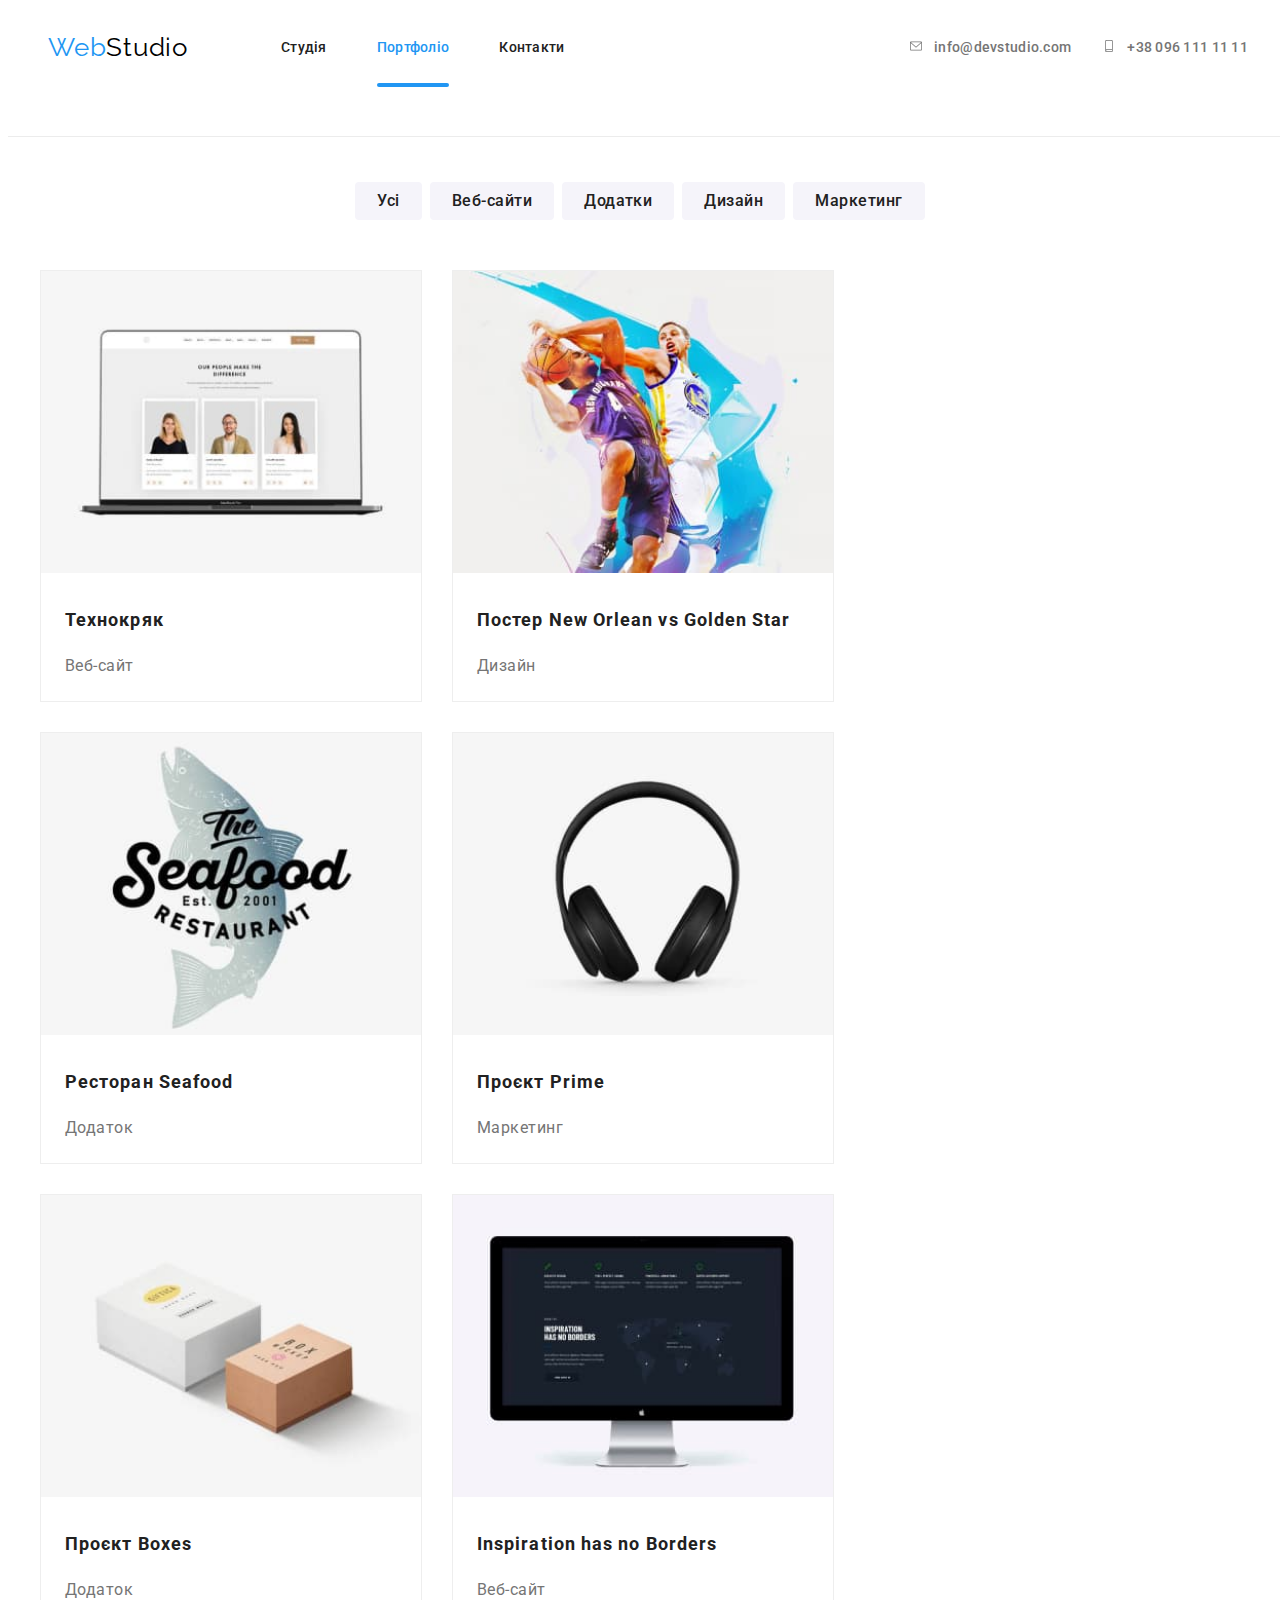
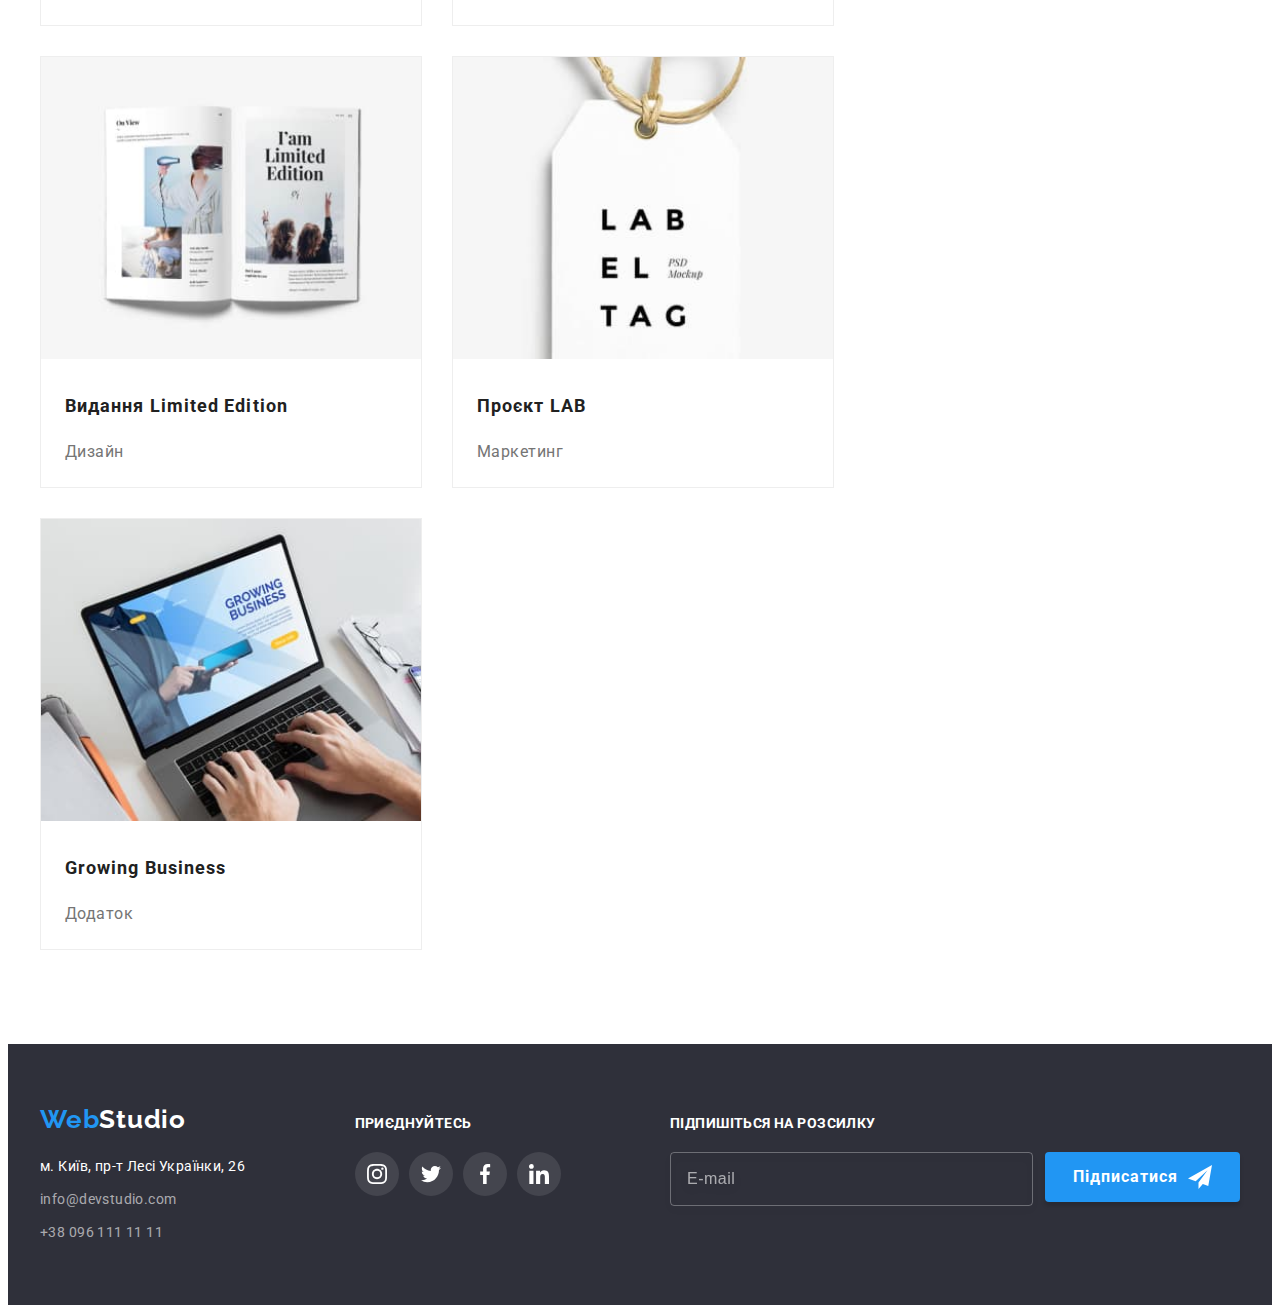
==== commit 5d02140e: "add mobile portfolio" ====
--- a/portfolio.html
+++ b/portfolio.html
@@ -99,28 +99,43 @@
         <section class="filter section">
             <div class="container">
                 <h1 class="galery-title">Галерея наших проектів</h1>
-                <ul class="filter-list">
-                    <li class="filter-item list">
-                        <button class="filter-btn" type="button">Усі</button>
-                    </li>
-                    <li class="filter-item list">
-                        <button class="filter-btn" type="button">Веб-сайти</button>
-                    </li>
-                    <li class="filter-item list">
-                        <button class="filter-btn" type="button">Додатки</button>
-                    </li>
-                    <li class="filter-item list">
-                        <button class="filter-btn" type="button">Дизайн</button>
-                    </li>
-                    <li class="filter-item list">
-                        <button class="filter-btn" type="button">Маркетинг</button>
-                    </li>
-                </ul>
+                <div class="filter-list">
+                    <ul class="filter__mob-top">
+                        <li class="filter-item list">
+                            <button class="filter-btn" type="button">Усі</button>
+                        </li>
+                        <li class="filter-item list">
+                            <button class="filter-btn" type="button">Веб-сайти</button>
+                        </li>
+                        <li class="filter-item list">
+                            <button class="filter-btn" type="button">Додатки</button>
+                        </li>
+                    </ul>
+                    <ul class="filter__mob-bottom">
+                        <li class="filter-item list">
+                            <button class="filter-btn" type="button">Дизайн</button>
+                        </li>
+                        <li class="filter-item list">
+                            <button class="filter-btn" type="button">Маркетинг</button>
+                        </li>
+                    </ul>
+                </div>
                 <ul class="galery-list section-gap">
                     <li class="galery-item list">
                         <a href="" class="galery-link">
                             <div class="galery-text-wrap">
-                                <img src="./images/portfolio/tehno.jpg" alt="Сайт технокряк" width="370" height="294">
+                                <picture>
+                                    <source
+                                        srcset="./images/portfolio/tehno.jpg    1x, ./images/portfolio/tehno-2x.jpg 2x "
+                                        media="(min-width: 1200px)" />
+                                    <source
+                                        srcset="./images/portfolio/tehno-tab.jpg    1x, ./images/portfolio/tehno-tab-2x.jpg 2x "
+                                        media="(min-width: 768px)" />
+                                    <source
+                                        srcset="./images/portfolio/tehno-mob.jpg    1x, ./images/portfolio/tehno-mob-2x.jpg 2x "
+                                        media="(min-width: 320px)" />
+                                    <img src="./images/portfolio/tehno.jpg" alt="Сайт технокряк" width="450">
+                                </picture>
                                 <p class="galery-text">
                                     Ресурс пропонує комплексні пропозиції з різним рівнем функціоналу та сервісів. Все
                                     це
@@ -137,7 +152,18 @@
                     <li class="galery-item list">
                         <a href="" class="galery-link">
                             <div class="galery-text-wrap">
-                                <img src="./images/portfolio/poster.jpg" alt="Дизайн постер" width="370" height="294">
+                                <picture>
+                                    <source
+                                        srcset="./images/portfolio/poster.jpg    1x, ./images/portfolio/poster-2x.jpg 2x "
+                                        media="(min-width: 1200px)" />
+                                    <source
+                                        srcset="./images/portfolio/poster-tab.jpg    1x, ./images/portfolio/poster-tab-2x.jpg 2x "
+                                        media="(min-width: 768px)" />
+                                    <source
+                                        srcset="./images/portfolio/poster-mob.jpg    1x, ./images/portfolio/poster-mob-2x.jpg 2x "
+                                        media="(min-width: 320px)" />
+                                    <img src="./images/portfolio/poster.jpg" alt="Дизайн постер" width="450">
+                                </picture>
                                 <p class="galery-text">
                                     Ресурс пропонує комплексні пропозиції з різним рівнем функціоналу та сервісів. Все
                                     це
@@ -154,8 +180,18 @@
                     <li class="galery-item list">
                         <a href="" class="galery-link">
                             <div class="galery-text-wrap">
-                                <img src="./images/portfolio/restoran.jpg" alt="Додаток Ресторан" width="370"
-                                    height="294">
+                                <picture>
+                                    <source
+                                        srcset="./images/portfolio/restoran.jpg    1x, ./images/portfolio/restoran-2x.jpg 2x "
+                                        media="(min-width: 1200px)" />
+                                    <source
+                                        srcset="./images/portfolio/restoran-tab.jpg    1x, ./images/portfolio/restoran-tab-2x.jpg 2x "
+                                        media="(min-width: 768px)" />
+                                    <source
+                                        srcset="./images/portfolio/restoran-mob.jpg    1x, ./images/portfolio/restoran-mob-2x.jpg 2x "
+                                        media="(min-width: 320px)" />
+                                    <img src="./images/portfolio/restoran.jpg" alt="Додаток Ресторан" width="450">
+                                </picture>
                                 <p class="galery-text">
                                     Ресурс пропонує комплексні пропозиції з різним рівнем функціоналу та сервісів. Все
                                     це
@@ -172,7 +208,18 @@
                     <li class="galery-item list">
                         <a href="" class="galery-link">
                             <div class="galery-text-wrap">
-                                <img src="./images/portfolio/prime.jpg" alt="Маркетинг прайм" width="370" height="294">
+                                <picture>
+                                    <source
+                                        srcset="./images/portfolio/prime.jpg    1x, ./images/portfolio/prime-2x.jpg 2x "
+                                        media="(min-width: 1200px)" />
+                                    <source
+                                        srcset="./images/portfolio/prime-tab.jpg    1x, ./images/portfolio/prime-tab-2x.jpg 2x "
+                                        media="(min-width: 768px)" />
+                                    <source
+                                        srcset="./images/portfolio/prime-mob.jpg    1x, ./images/portfolio/prime-mob-2x.jpg 2x "
+                                        media="(min-width: 320px)" />
+                                    <img src="./images/portfolio/prime.jpg" alt="Маркетинг прайм" width="450">
+                                </picture>
                                 <p class="galery-text">
                                     Ресурс пропонує комплексні пропозиції з різним рівнем функціоналу та сервісів. Все
                                     це
@@ -189,7 +236,18 @@
                     <li class="galery-item list">
                         <a href="" class="galery-link">
                             <div class="galery-text-wrap">
-                                <img src="./images/portfolio/boxes.jpg" alt="Додаток Бокс" width="370" height="294">
+                                <picture>
+                                    <source
+                                        srcset="./images/portfolio/boxes.jpg    1x, ./images/portfolio/boxes-2x.jpg 2x "
+                                        media="(min-width: 1200px)" />
+                                    <source
+                                        srcset="./images/portfolio/boxes-tab.jpg    1x, ./images/portfolio/boxes-tab-2x.jpg 2x "
+                                        media="(min-width: 768px)" />
+                                    <source
+                                        srcset="./images/portfolio/boxes-mob.jpg    1x, ./images/portfolio/boxes-mob-2x.jpg 2x "
+                                        media="(min-width: 320px)" />
+                                    <img src="./images/portfolio/boxes.jpg" alt="Додаток Бокс" width="450">
+                                </picture>
                                 <p class="galery-text">
                                     Ресурс пропонує комплексні пропозиції з різним рівнем функціоналу та сервісів. Все
                                     це
@@ -206,8 +264,18 @@
                     <li class="galery-item list">
                         <a href="" class="galery-link">
                             <div class="galery-text-wrap">
-                                <img src="./images/portfolio/inspiration.jpg" alt="Сайт без меж" width="370"
-                                    height="294">
+                                <picture>
+                                    <source
+                                        srcset="./images/portfolio/inspiration.jpg    1x, ./images/portfolio/inspiration-2x.jpg 2x "
+                                        media="(min-width: 1200px)" />
+                                    <source
+                                        srcset=" ./images/portfolio/inspiration-tab.jpg    1x, ./images/portfolio/inspiration-tab-2x.jpg 2x "
+                                        media="(min-width: 768px)" />
+                                    <source
+                                        srcset="./images/portfolio/inspiration-mob.jpg    1x, ./images/portfolio/inspiration-mob-2x.jpg 2x "
+                                        media="(min-width: 320px)" />
+                                    <img src="./images/portfolio/inspiration.jpg" alt="Сайт без меж" width="450">
+                                </picture>
                                 <p class="galery-text">
                                     Ресурс пропонує комплексні пропозиції з різним рівнем функціоналу та сервісів. Все
                                     це
@@ -224,8 +292,19 @@
                     <li class="galery-item list">
                         <a href="" class="galery-link">
                             <div class="galery-text-wrap">
-                                <img src="./images/portfolio/limited.jpg" alt="Дизайн видання обмежена колекція"
-                                    width="370" height="294">
+                                <picture>
+                                    <source
+                                        srcset="./images/portfolio/limited.jpg    1x, ./images/portfolio/limited-2x.jpg 2x "
+                                        media="(min-width: 1200px)" />
+                                    <source
+                                        srcset="./images/portfolio/limited-tab.jpg    1x, ./images/portfolio/limited-tab-2x.jpg 2x "
+                                        media="(min-width: 768px)" />
+                                    <source
+                                        srcset=" ./images/portfolio/limited-mob.jpg    1x,./images/portfolio/limited-mob-2x.jpg 2x "
+                                        media="(min-width: 320px)" />
+                                    <img src="./images/portfolio/limited.jpg" alt="Дизайн видання обмежена колекція"
+                                        width="450">
+                                </picture>
                                 <p class="galery-text">
                                     Ресурс пропонує комплексні пропозиції з різним рівнем функціоналу та сервісів. Все
                                     це
@@ -242,8 +321,17 @@
                     <li class="galery-item list">
                         <a href="" class="galery-link">
                             <div class="galery-text-wrap">
-                                <img src="./images/portfolio/lab.jpg" alt="Маркетинг прроекту ЛАБ" width="370"
-                                    height="294">
+                                <picture>
+                                    <source srcset="./images/portfolio/lab.jpg    1x, ./images/portfolio/lab-2x.jpg 2x "
+                                        media="(min-width: 1200px)" />
+                                    <source
+                                        srcset="./images/portfolio/lab-tab.jpg    1x, ./images/portfolio/lab-tab-2x.jpg 2x "
+                                        media="(min-width: 768px)" />
+                                    <source
+                                        srcset="./images/portfolio/lab-mob.jpg    1x, ./images/portfolio/lab-mob-2x.jpg 2x "
+                                        media="(min-width: 320px)" />
+                                    <img src="./images/portfolio/lab.jpg" alt="Маркетинг прроекту ЛАБ" width="450">
+                                </picture>
                                 <p class="galery-text">
                                     Ресурс пропонує комплексні пропозиції з різним рівнем функціоналу та сервісів. Все
                                     це
@@ -260,8 +348,18 @@
                     <li class="galery-item list">
                         <a href="" class="galery-link">
                             <div class="galery-text-wrap">
-                                <img src="./images/portfolio/business.jpg" alt="Бізнес додаток" width="370"
-                                    height="294">
+                                <picture>
+                                    <source
+                                        srcset="./images/portfolio/business.jpg    1x, ./images/portfolio/business-2x.jpg 2x "
+                                        media="(min-width: 1200px)" />
+                                    <source
+                                        srcset="./images/portfolio/business-tab.jpg    1x, ./images/portfolio/business-tab-2x.jpg 2x "
+                                        media="(min-width: 768px)" />
+                                    <source
+                                        srcset="./images/portfolio/business-mob.jpg    1x, ./images/portfolio/business-mob-2x.jpg 2x "
+                                        media="(min-width: 320px)" />
+                                    <img src="./images/portfolio/business.jpg" alt="Бізнес додаток" width="450">
+                                </picture>
                                 <p class="galery-text">
                                     Ресурс пропонує комплексні пропозиції з різним рівнем функціоналу та сервісів. Все
                                     це
--- a/css/main.min.css
+++ b/css/main.min.css
@@ -1 +1 @@
-:root{--most-text-color: #757575;--tittle-text-color: #212121;--logo-color: #000000;--secondary-link-color: #2196f3;--bcgnd-hero-color: #2f303a;--main-hero-color: #ffffff;--bcgnd-team-color: #f5f4fa;--bcgnd-color: #ffffff;--logo-footer-color: #ffffff;--filter-secondary-color: #f5f4fa;--filter-border-color: #eeeeee;--svg-main-color: #afb1b8;--timing-function: cubic-bezier(0.4, 0, 0.2, 1);--time-delay: 250ms;--hero-gradient: linear-gradient( rgba(47, 48, 58, 0.4), rgba(47, 48, 58, 0.4) )}.visually__hidden{position:absolute;width:1px;height:1px;margin:-1px;border:0;padding:0;white-space:nowrap;-webkit-clip-path:inset(100%);clip-path:inset(100%);clip:rect(0 0 0 0);overflow:hidden}.subscribe-btn,.footer-social-link,.footer-social-list,.team__social-link,.team__social-list,.wrapper,.features__icon,.mob-social,.header__container,.header__nav,.modal-close{display:flex;align-items:center}p,h1,h2,h3,h4,h5,h6{margin:0}ul,ol{margin:0;padding-left:0}button{cursor:pointer}address{font-style:normal}img{display:block;max-width:100%;height:auto;width:100%}.list{list-style:none}body{font-family:"Roboto",sans-serif;color:var(--most-text-color);background-color:var(--bcgnd-color);font-size:14px}.section{padding-top:60px;padding-bottom:60px}@media screen and (min-width: 1200px){.section{padding-top:94px;padding-bottom:94px}}.section-gap{display:flex;flex-wrap:wrap;gap:30px}.section-title{margin-bottom:30px;font-size:28px;line-height:1.18;letter-spacing:0.03em;text-align:center;color:var(--tittle-text-color)}@media screen and (min-width: 1200px){.section-title{font-size:36px;line-height:1.17;letter-spacing:0.03em;margin-bottom:50px}}.main{padding-top:60px}@media screen and (min-width: 768px){.main{padding-top:80px}}.container{width:100%;padding-left:15px;padding-right:15px;margin:0 auto}@media screen and (min-width: 480px){.container{max-width:480px}}@media screen and (min-width: 768px){.container{max-width:768px}}@media screen and (min-width: 1200px){.container{max-width:1200px}}.backdrop{position:fixed;top:0;width:100%;height:100%;background-color:rgba(0,0,0,.2);transition:opacity var(--time-delay) var(--timing-function),visibility var(--time-delay) var(--timing-function);z-index:2}.modal{width:95%;background-color:var(--bcgnd-color);box-shadow:0px 1px 3px rgba(0,0,0,.12),0px 1px 1px rgba(0,0,0,.14),0px 2px 1px rgba(0,0,0,.2);border-radius:4px;position:absolute;top:50%;left:50%;transform:translate(-50%, -50%);transition:transform var(--time-delay) var(--timing-function);padding:40px}@media screen and (min-width: 480px){.modal{width:450px}}@media screen and (min-width: 1200px){.modal{width:528px}}.modal-close{position:absolute;top:8px;right:8px;width:30px;height:30px;background-color:rgba(0,0,0,0);border-radius:50%;border:1px solid rgba(0,0,0,.1);justify-content:center;fill:var(--logo-color);transition:fill var(--time-delay) var(--timing-function)}.modal-close:hover,.modal-close:focus{fill:var(--secondary-link-color)}.backdrop.is-hidden{opacity:0;pointer-events:none;visibility:hidden}.backdrop.is-hidden .modal{transform:translate(-50%, -50%) scaley(0) rotate(-180deg)}.modal-tittle{font-weight:700;font-size:20px;line-height:1.5;letter-spacing:0.03em;text-align:center;color:var(--tittle-text-color);margin-bottom:12px}@media screen and (min-width: 1200px){.modal-tittle{font-size:20px;line-height:1.15;letter-spacing:0.03em}}.input-label{display:block;margin-bottom:4px;font-size:12px;line-height:1.17;letter-spacing:0.01em;color:var(--most-text-color)}.modal-input{width:100%;height:40px;border:1px solid rgba(33,33,33,.2);border-radius:4px;padding-left:42px;outline:rgba(0,0,0,0);transition:border-color var(--time-delay) var(--timing-function);cursor:pointer}.modal-input:focus,.modal-input:hover{border-color:var(--secondary-link-color)}.modal-input-wrap{position:relative;margin-bottom:10px}.modal-input-icon{position:absolute;left:12px;top:50%;transform:translateY(-50%);fill:var(--tittle-text-color);transition:fill var(--time-delay) var(--timing-function)}.modal-input:focus+.modal-input-icon,.modal-input:hover+.modal-input-icon{fill:var(--secondary-link-color)}.modal-comm{width:100%;height:120px;resize:none;border:1px solid rgba(33,33,33,.2);border-radius:4px;padding:12px 16px;outline:rgba(0,0,0,0);transition:border-color var(--time-delay) var(--timing-function);margin-bottom:20px;display:block;cursor:pointer}.modal-comm::-moz-placeholder{font-size:12px;line-height:1.17;letter-spacing:0.01em;color:rgba(117,117,117,.5)}.modal-comm:-ms-input-placeholder{font-size:12px;line-height:1.17;letter-spacing:0.01em;color:rgba(117,117,117,.5)}.modal-comm::placeholder{font-size:12px;line-height:1.17;letter-spacing:0.01em;color:rgba(117,117,117,.5)}.modal-comm:focus,.modal-comm:hover{border-color:var(--secondary-link-color)}.rules-link{color:var(--secondary-link-color)}.checkbox-label{font-size:12px;line-height:1.17;letter-spacing:0.03em;color:var(--most-text-color);display:block;text-align:center;position:relative;margin-left:16px;margin-bottom:30px}@media screen and (min-width: 1200px){.checkbox-label{font-size:14px;line-height:1.71;letter-spacing:0.03em}}.checkbox-icon{position:absolute;left:-10px;top:-1px}@media screen and (min-width: 1200px){.checkbox-icon{left:2px;top:3px}}.checkbox:checked~.checkbox-icon{opacity:0}.checkbox-icon-check{opacity:0;position:absolute;left:-10px;top:-1px}@media screen and (min-width: 1200px){.checkbox-icon-check{left:2px;top:3px}}.checkbox:checked~.checkbox-icon-check{opacity:1}.header{padding-top:10px;padding-bottom:10px;position:fixed;width:100%;background-color:var(--bcgnd-color);z-index:1}@media screen and (min-width: 768px){.header{border-bottom:1px solid #ececec;padding-top:21px;padding-bottom:21px;height:80px}}@media screen and (min-width: 1200px){.header{padding-top:24px;padding-bottom:24px}}.header__list{display:none}@media screen and (min-width: 768px){.header__list{display:flex;gap:50px}}.header__container{justify-content:space-between}.header__contact{margin-left:auto}@media screen and (min-width: 768px){.header__contact{display:block}}@media screen and (min-width: 1200px){.header__contact{display:flex;align-items:center;gap:30px}}.link{text-decoration:none;color:var(--tittle-text-color);font-weight:500;line-height:1.14;letter-spacing:.02em;position:relative}.menu__link{color:var(--tittle-text-color);transition:color var(--time-delay) var(--timing-function)}.menu__link:hover,.menu__link:focus{color:var(--secondary-link-color)}.menu__link::after,.menu__link::after{content:"";display:block;width:100%;height:4px;border-radius:2px;background-color:var(--secondary-link-color);position:absolute;bottom:-32px;transform:scaleX(0);transition:transform var(--time-delay) var(--timing-function)}.menu__link:hover::after,.menu__link:focus::after{transform:scaleX(1)}.contact__link{color:var(--most-text-color);transition:color var(--time-delay) var(--timing-function)}.contact__link:hover,.contact__link:focus{color:var(--secondary-link-color)}.contact__link::after,.contact__link::after{content:"";display:block;width:100%;height:4px;border-radius:2px;background-color:var(--secondary-link-color);position:absolute;bottom:-32px;transform:scaleX(0);transition:transform var(--time-delay) var(--timing-function)}.contact__link:hover::after,.contact__link:focus::after{transform:scaleX(1)}@media screen and (min-width: 768px)and (max-width: 1199px){.contact__link{font-size:12px;line-height:1.17;letter-spacing:0.02em}}.contact__icon{fill:currentColor}@media screen and (min-width: 768px){.contact__icon{margin-right:8px;width:14px;height:10px}}@media screen and (min-width: 1200px){.contact__icon{margin-right:10px;width:16px;height:12px}}@media screen and (max-width: 1199px){.header-item{height:14px}}@media screen and (max-width: 1199px){.contact__item{margin-bottom:10px;height:14px}}.logo{text-decoration:none;font-family:"Raleway";font-size:24px;line-height:1.17;letter-spacing:0.03em}@media screen and (min-width: 768px){.logo{font-size:26px;line-height:1.19;letter-spacing:0.03em}}.header__logo{color:var(--logo-color)}@media screen and (min-width: 768px){.header__logo{margin-right:87px}}@media screen and (min-width: 1200px){.header__logo{margin-right:93px}}.logo--blue{color:var(--secondary-link-color)}.current{color:var(--secondary-link-color)}.current::before{content:"";display:block;width:100%;height:4px;border-radius:2px;background-color:var(--secondary-link-color);position:absolute;bottom:-32px}.mob-menu{width:100vw;height:100vh;background-color:var(--main-hero-color);z-index:1;position:fixed;top:0;padding:48px 40px;overflow:auto}.mob-button{padding:0;border:none;background-color:rgba(0,0,0,0);width:40px;height:40px}@media screen and (min-width: 768px){.mob-button--open{display:none}}.mob-button--close{position:absolute;top:-38px;right:-25px}.mob-menu-icon:hover,.mob-menu-icon:focus{fill:var(--secondary-link-color);transition:fill var(--time-delay) var(--timing-function)}.mob-menu-wrap{position:relative;height:100%;display:flex;flex-direction:column;justify-content:space-between}.mob-menu__nav{margin-bottom:64px}.mob-menu__item{margin-bottom:32px}.mob-menu__link{font-size:40px;line-height:1.18;letter-spacing:0.02em;color:var(--tittle-text-color);transition:color var(--time-delay) var(--timing-function)}.mob-menu__link:hover,.mob-menu__link:focus{color:var(--secondary-link-color)}.mob-contact__mail{font-size:24px;line-height:1.17;letter-spacing:0.02em;color:var(--most-text-color)}.current-mob{color:var(--secondary-link-color)}.mob-contact{margin-bottom:64px}.mob-contact__item{margin-bottom:32px}.mob-contact__number{font-size:27px;line-height:1.18;letter-spacing:0.02em;color:var(--secondary-link-color)}@media screen and (min-width: 480px){.mob-contact__number{font-size:34px;line-height:1.18;letter-spacing:0.02em}}.mob-social{gap:10px}@media screen and (max-width: 479px){.mob-social{width:240px;flex-wrap:wrap}}.mob-social__item{padding-right:9px}@media screen and (max-width: 479px){.mob-social__item:nth-child(odd){border-right:1px solid rgba(33,33,33,.2)}}@media screen and (min-width: 480px){.mob-social__item:not(:last-child){border-right:1px solid rgba(33,33,33,.2)}}.mob-social__link{font-size:18px;line-height:1.22;letter-spacing:0.02em;color:var(--secondary-link-color)}.mob-menu.is-hidden{opacity:0;pointer-events:none;visibility:hidden}.hero{background-color:#c4c4c4;color:var(--main-hero-color);padding:118px 60px}@media screen and (min-width: 1200px){.hero{padding-top:200px;padding-bottom:200px}}.hero__container{padding:0}.hero__title{max-width:360px;font-weight:900;font-size:26px;line-height:1.62;letter-spacing:0.06em;text-align:center;text-transform:uppercase;margin-right:auto;margin-left:auto;margin-bottom:30px}@media screen and (min-width: 1200px){.hero__title{max-width:696px;font-size:44px;line-height:1.36;letter-spacing:0.06em}}.hero__btn{color:var(--main-hero-color);background-color:var(--secondary-link-color);font-family:inherit;font-weight:700;font-size:16px;line-height:1.88;letter-spacing:0.06em;box-shadow:0px 4px 4px rgba(0,0,0,.15);border-radius:4px;border:none;width:200px;height:50px;text-align:center;margin:0 auto;display:block;transition:background-color var(--time-delay) var(--timing-function)}@media screen and (min-width: 1200px){.hero__btn{width:216px}}.hero__btn:hover,.hero__btn:focus{background-color:#188ce8;box-shadow:0px 4px 4px rgba(0,0,0,.15);border-radius:4px}.overlay{height:400px;margin-left:auto;margin-right:auto;background-image:var(--hero-gradient),url("../images/hero/hero-mob.jpg");background-repeat:no-repeat;background-size:cover;background-position:center}@media(min-device-pixel-ratio: 2),(-webkit-min-device-pixel-ratio: 2),(min-resolution: 192dpi),(min-resolution: 2dppx){.overlay{background-image:var(--hero-gradient),url("../images/hero/hero-mob-2x.jpg")}}@media screen and (min-width: 768px){.overlay{background-image:var(--hero-gradient),url("../images/hero/hero-tab.jpg")}}@media screen and (min-width: 768px)and (min-device-pixel-ratio: 2),screen and (min-width: 768px)and (-webkit-min-device-pixel-ratio: 2),screen and (min-width: 768px)and (min-resolution: 192dpi),screen and (min-width: 768px)and (min-resolution: 2dppx){.overlay{background-image:var(--hero-gradient),url("../images/hero/hero-tab-2x.jpg")}}@media screen and (min-width: 1200px){.overlay{max-width:1600px;height:600px;background-image:var(--hero-gradient),url("../images/hero/hero.jpg")}}@media screen and (min-width: 1200px)and (min-device-pixel-ratio: 2),screen and (min-width: 1200px)and (-webkit-min-device-pixel-ratio: 2),screen and (min-width: 1200px)and (min-resolution: 192dpi),screen and (min-width: 1200px)and (min-resolution: 2dppx){.overlay{background-image:var(--hero-gradient),url("../images/hero/hero-2x.jpg")}}.features{padding-bottom:0}@media screen and (max-width: 1199px){.features{padding-bottom:60px}}.icons__icon{width:100%;height:120px;background-color:#f5f4fa;border-radius:4px}.features__icon{margin-bottom:30px;justify-content:center}.icons__item{width:100%}@media screen and (min-width: 768px){.icons__item{width:calc((100% - 30px)/2)}}@media screen and (min-width: 1200px){.icons__item{width:calc((100% - 90px)/4)}}.features__title{margin-bottom:10px}.icons__title{font-size:14px;line-height:1.14;letter-spacing:0.03em;text-transform:uppercase;color:var(--tittle-text-color)}@media screen and (max-width: 767px){.icons__title{text-align:center}}.icons__text{line-height:1.71;letter-spacing:.03em}@media screen and (max-width: 1199px){.development{display:none}}.card-set__item{position:relative}.card-set__tittle{font-size:14px;line-height:1.14;letter-spacing:0.03em;text-transform:uppercase;color:var(--bcgnd-color)}.wrapper{position:absolute;bottom:0;width:100%;height:70px;background-color:rgba(47,48,58,.8);justify-content:center}.team{background-color:var(--bcgnd-team-color)}.team__img{margin-bottom:30px}.people__item{background-color:var(--bcgnd-color);box-shadow:0px 1px 3px rgba(0,0,0,.12),0px 1px 1px rgba(0,0,0,.14),0px 2px 1px rgba(0,0,0,.2);border-radius:0px 0px 4px 4px;padding-bottom:24px;width:100%}@media screen and (min-width: 768px){.people__item{width:calc((100% - 30px)/2)}}@media screen and (min-width: 1200px){.people__item{width:calc((100% - 90px)/4);padding-bottom:30px}}.people__name{font-weight:500;font-size:16px;line-height:1.19;letter-spacing:0.03em;text-align:center;color:var(--tittle-text-color)}.team__name{margin-bottom:10px}.team__text{margin-bottom:16px}.people__text{font-size:16px;line-height:1.19;letter-spacing:0.03em;text-align:center}.team__social-list{gap:10px;margin:0 auto}.people__social-list{width:206px}.people__social-item{width:44px;height:44px}.team__social-link{justify-content:center}.people__social-link{border-radius:50%;width:100%;height:100%;color:var(--svg-main-color);transition:background-color var(--time-delay) var(--timing-function),color var(--time-delay) var(--timing-function)}.people__social-link:hover,.people__social-link:focus{background-color:var(--secondary-link-color);color:var(--bcgnd-color)}.people__social-icon{fill:currentColor}.clients-link{width:100%;height:100%;display:flex;align-items:center;justify-content:center;color:var(--svg-main-color);border:1px solid #afb1b8;border-radius:4px;transition:color var(--time-delay) var(--timing-function),border var(--time-delay) var(--timing-function)}.clients-link:hover,.clients-link:focus{color:var(--secondary-link-color);border:1px solid var(--secondary-link-color)}.clients-icon{fill:currentColor}.clients-item{width:calc((100% - 30px)/2);height:92px}@media screen and (min-width: 768px){.clients-item{width:calc((100% - 60px)/3)}}@media screen and (min-width: 1200px){.clients-item{width:calc((100% - 150px)/6)}}.footer{background-color:var(--bcgnd-hero-color);padding-top:60px;padding-bottom:60px}.footer-logo{text-decoration:none;font-family:"Raleway";font-weight:700;font-size:26px;line-height:1.19;letter-spacing:0.03em;color:var(--logo-footer-color);margin-bottom:20px;display:block}.footer-item:not(:last-child){margin-bottom:8px}@media screen and (min-width: 1200px){.footer-item:not(:last-child){margin-bottom:9px}}.footer-link,.footer-contact{text-decoration:none;line-height:1.71;letter-spacing:.03em}.footer-link{color:var(--main-hero-color)}.footer-contact{color:rgba(255,255,255,.6);transition:color var(--time-delay) var(--timing-function)}.footer-contact:hover,.footer-contact:focus{color:var(--secondary-link-color)}.footer-container{display:flex}@media screen and (max-width: 767px){.footer-container{gap:60px}}@media screen and (max-width: 1199px){.footer-container{text-align:center;flex-wrap:wrap;justify-content:center}}@media screen and (min-width: 1200px){.footer-container{align-items:baseline;justify-content:space-between}}.footer-social-list{width:206px;gap:10px;margin:0 auto}.footer-social-item{width:44px;height:44px}.footer-social-link{border-radius:50%;width:100%;height:100%;justify-content:center;background-color:rgba(255,255,255,.1);transition:background-color var(--time-delay) var(--timing-function)}.footer-social-link:hover,.footer-social-link:focus{background-color:var(--secondary-link-color)}.footer-social-icon{fill:var(--bcgnd-color)}.footer-social-tittle{font-size:14px;line-height:1.14;letter-spacing:0.03em;text-transform:uppercase;color:var(--bcgnd-color);margin-bottom:20px}@media screen and (min-width: 1200px){.footer-subscribe-form{display:flex;gap:12px}}.footer-subscribe{width:100%}@media screen and (min-width: 768px)and (max-width: 1199px){.footer-subscribe{width:450px;margin-top:60px}}@media screen and (min-width: 1200px){.footer-subscribe{width:570px}}.footer-subscribe-input{width:100%;height:50px;background-color:rgba(0,0,0,0);border:1px solid rgba(255,255,255,.3);filter:drop-shadow(0px 4px 4px rgba(0, 0, 0, 0.15));border-radius:4px;padding-left:16px;padding-right:16px;font-size:16px;line-height:1.25;letter-spacing:0.03em;color:var(--bcgnd-color);outline:rgba(0,0,0,0);margin-bottom:20px}.footer-subscribe-input::-moz-placeholder{font-size:16px;line-height:1.25;letter-spacing:0.03em;color:rgba(255,255,255,.6)}.footer-subscribe-input:-ms-input-placeholder{font-size:16px;line-height:1.25;letter-spacing:0.03em;color:rgba(255,255,255,.6)}.footer-subscribe-input::placeholder{font-size:16px;line-height:1.25;letter-spacing:0.03em;color:rgba(255,255,255,.6)}@media screen and (min-width: 1200px){.footer-subscribe-input{width:358px}}@media screen and (min-width: 768px)and (max-width: 1199px){.footer-adress-container{margin-right:165px}}.subscribe-btn{color:var(--main-hero-color);background-color:var(--secondary-link-color);font-family:inherit;font-weight:700;font-size:16px;line-height:1.88;letter-spacing:0.06em;box-shadow:0px 4px 4px rgba(0,0,0,.15);border-radius:4px;border:none;width:200px;height:50px;margin:0 auto;gap:10px;justify-content:center;padding:13px 28px;transition:background-color var(--time-delay) var(--timing-function)}.subscribe-btn:hover,.subscribe-btn:focus{background-color:#188ce8;box-shadow:0px 4px 4px rgba(0,0,0,.15);border-radius:4px}.filter-list{display:flex;margin-bottom:50px;gap:8px;justify-content:center}.filter-btn{font-family:inherit;font-weight:500;font-size:16px;line-height:1.62;letter-spacing:0.03em;text-align:center;color:var(--tittle-text-color);background-color:var(--filter-secondary-color);border-radius:4px;border:none;cursor:pointer;padding:6px 22px;transition:color var(--time-delay) var(--timing-function),background-color var(--time-delay) var(--timing-function),box-shadow var(--time-delay) var(--timing-function)}.filter-btn:focus,.filter-btn:hover{color:var(--main-hero-color);background-color:var(--secondary-link-color);box-shadow:0px 3px 1px rgba(0,0,0,.1),0px 1px 2px rgba(0,0,0,.08),0px 2px 2px rgba(0,0,0,.12);border-radius:4px;border:none}.galery-title{position:absolute;white-space:nowrap;width:1px;height:1px;overflow:hidden;border:0;padding:0;clip:rect(0 0 0 0);-webkit-clip-path:inset(50%);clip-path:inset(50%);margin:-1px}.galery-list{flex-wrap:wrap}.galery-item{width:calc((100% - 60px)/3);border:1px solid var(--filter-border-color)}.galery-card{font-size:18px;line-height:3;letter-spacing:0.06em;color:var(--tittle-text-color);margin-bottom:4px}.galery-article{font-size:16px;line-height:1.88;letter-spacing:0.03em;color:var(--most-text-color)}.galery-link{text-decoration:none;display:block;transition:box-shadow var(--time-delay) var(--timing-function)}.galery-link:hover,.galery-link:focus{box-shadow:0px 1px 1px rgba(0,0,0,.12),0px 4px 4px rgba(0,0,0,.06),1px 4px 6px rgba(0,0,0,.16)}.galery-text{position:absolute;top:0;padding:63px 24px;font-size:18px;line-height:1.56;letter-spacing:0.03em;color:var(--main-hero-color);background-color:rgba(33,150,243,.9);height:100%;transform:translateY(101%);transition:transform var(--time-delay) var(--timing-function)}.galery-item:hover .galery-text,.galery-item:focus .galery-text{transform:translateY(0)}.galery-text-wrap{position:relative;overflow:hidden}.card-padding{padding:20px 24px}/*# sourceMappingURL=main.min.css.map */+:root{--most-text-color: #757575;--tittle-text-color: #212121;--logo-color: #000000;--secondary-link-color: #2196f3;--bcgnd-hero-color: #2f303a;--main-hero-color: #ffffff;--bcgnd-team-color: #f5f4fa;--bcgnd-color: #ffffff;--logo-footer-color: #ffffff;--filter-secondary-color: #f5f4fa;--filter-border-color: #eeeeee;--svg-main-color: #afb1b8;--timing-function: cubic-bezier(0.4, 0, 0.2, 1);--time-delay: 250ms;--hero-gradient: linear-gradient( rgba(47, 48, 58, 0.4), rgba(47, 48, 58, 0.4) )}.visually__hidden{position:absolute;width:1px;height:1px;margin:-1px;border:0;padding:0;white-space:nowrap;-webkit-clip-path:inset(100%);clip-path:inset(100%);clip:rect(0 0 0 0);overflow:hidden}.subscribe-btn,.footer-social-link,.footer-social-list,.team__social-link,.team__social-list,.wrapper,.features__icon,.mob-social,.header__container,.header__nav,.modal-close{display:flex;align-items:center}p,h1,h2,h3,h4,h5,h6{margin:0}ul,ol{margin:0;padding-left:0}button{cursor:pointer}address{font-style:normal}img{display:block;max-width:100%;height:auto;width:100%}.list{list-style:none}body{font-family:"Roboto",sans-serif;color:var(--most-text-color);background-color:var(--bcgnd-color);font-size:14px}.section{padding-top:60px;padding-bottom:60px}@media screen and (min-width: 1200px){.section{padding-top:94px;padding-bottom:94px}}.section-gap{display:flex;flex-wrap:wrap;gap:30px}.section-title{margin-bottom:30px;font-size:28px;line-height:1.18;letter-spacing:0.03em;text-align:center;color:var(--tittle-text-color)}@media screen and (min-width: 1200px){.section-title{font-size:36px;line-height:1.17;letter-spacing:0.03em;margin-bottom:50px}}.main{padding-top:60px}@media screen and (min-width: 768px){.main{padding-top:80px}}.container{width:100%;padding-left:15px;padding-right:15px;margin:0 auto}@media screen and (min-width: 480px){.container{max-width:480px}}@media screen and (min-width: 768px){.container{max-width:768px}}@media screen and (min-width: 1200px){.container{max-width:1200px}}.backdrop{position:fixed;top:0;width:100%;height:100%;background-color:rgba(0,0,0,.2);transition:opacity var(--time-delay) var(--timing-function),visibility var(--time-delay) var(--timing-function);z-index:2}.modal{width:95%;background-color:var(--bcgnd-color);box-shadow:0px 1px 3px rgba(0,0,0,.12),0px 1px 1px rgba(0,0,0,.14),0px 2px 1px rgba(0,0,0,.2);border-radius:4px;position:absolute;top:50%;left:50%;transform:translate(-50%, -50%);transition:transform var(--time-delay) var(--timing-function);padding:40px}@media screen and (min-width: 480px){.modal{width:450px}}@media screen and (min-width: 1200px){.modal{width:528px}}.modal-close{position:absolute;top:8px;right:8px;width:30px;height:30px;background-color:rgba(0,0,0,0);border-radius:50%;border:1px solid rgba(0,0,0,.1);justify-content:center;fill:var(--logo-color);transition:fill var(--time-delay) var(--timing-function)}.modal-close:hover,.modal-close:focus{fill:var(--secondary-link-color)}.backdrop.is-hidden{opacity:0;pointer-events:none;visibility:hidden}.backdrop.is-hidden .modal{transform:translate(-50%, -50%) scaley(0) rotate(-180deg)}.modal-tittle{font-weight:700;font-size:20px;line-height:1.5;letter-spacing:0.03em;text-align:center;color:var(--tittle-text-color);margin-bottom:12px}@media screen and (min-width: 1200px){.modal-tittle{font-size:20px;line-height:1.15;letter-spacing:0.03em}}.input-label{display:block;margin-bottom:4px;font-size:12px;line-height:1.17;letter-spacing:0.01em;color:var(--most-text-color)}.modal-input{width:100%;height:40px;border:1px solid rgba(33,33,33,.2);border-radius:4px;padding-left:42px;outline:rgba(0,0,0,0);transition:border-color var(--time-delay) var(--timing-function);cursor:pointer}.modal-input:focus,.modal-input:hover{border-color:var(--secondary-link-color)}.modal-input-wrap{position:relative;margin-bottom:10px}.modal-input-icon{position:absolute;left:12px;top:50%;transform:translateY(-50%);fill:var(--tittle-text-color);transition:fill var(--time-delay) var(--timing-function)}.modal-input:focus+.modal-input-icon,.modal-input:hover+.modal-input-icon{fill:var(--secondary-link-color)}.modal-comm{width:100%;height:120px;resize:none;border:1px solid rgba(33,33,33,.2);border-radius:4px;padding:12px 16px;outline:rgba(0,0,0,0);transition:border-color var(--time-delay) var(--timing-function);margin-bottom:20px;display:block;cursor:pointer}.modal-comm::-moz-placeholder{font-size:12px;line-height:1.17;letter-spacing:0.01em;color:rgba(117,117,117,.5)}.modal-comm:-ms-input-placeholder{font-size:12px;line-height:1.17;letter-spacing:0.01em;color:rgba(117,117,117,.5)}.modal-comm::placeholder{font-size:12px;line-height:1.17;letter-spacing:0.01em;color:rgba(117,117,117,.5)}.modal-comm:focus,.modal-comm:hover{border-color:var(--secondary-link-color)}.rules-link{color:var(--secondary-link-color)}.checkbox-label{font-size:12px;line-height:1.17;letter-spacing:0.03em;color:var(--most-text-color);display:block;text-align:center;position:relative;margin-left:16px;margin-bottom:30px}@media screen and (min-width: 1200px){.checkbox-label{font-size:14px;line-height:1.71;letter-spacing:0.03em}}.checkbox-icon{position:absolute;left:-10px;top:-1px}@media screen and (min-width: 1200px){.checkbox-icon{left:2px;top:3px}}.checkbox:checked~.checkbox-icon{opacity:0}.checkbox-icon-check{opacity:0;position:absolute;left:-10px;top:-1px}@media screen and (min-width: 1200px){.checkbox-icon-check{left:2px;top:3px}}.checkbox:checked~.checkbox-icon-check{opacity:1}.header{padding-top:10px;padding-bottom:10px;position:fixed;width:100%;background-color:var(--bcgnd-color);z-index:1}@media screen and (min-width: 768px){.header{border-bottom:1px solid #ececec;padding-top:21px;padding-bottom:21px;height:80px}}@media screen and (min-width: 1200px){.header{padding-top:24px;padding-bottom:24px}}.header__list{display:none}@media screen and (min-width: 768px){.header__list{display:flex;gap:50px}}.header__container{justify-content:space-between}.header__contact{margin-left:auto}@media screen and (min-width: 768px){.header__contact{display:block}}@media screen and (min-width: 1200px){.header__contact{display:flex;align-items:center;gap:30px}}.link{text-decoration:none;color:var(--tittle-text-color);font-weight:500;line-height:1.14;letter-spacing:.02em;position:relative}.menu__link{color:var(--tittle-text-color);transition:color var(--time-delay) var(--timing-function)}.menu__link:hover,.menu__link:focus{color:var(--secondary-link-color)}.menu__link::after,.menu__link::after{content:"";display:block;width:100%;height:4px;border-radius:2px;background-color:var(--secondary-link-color);position:absolute;bottom:-32px;transform:scaleX(0);transition:transform var(--time-delay) var(--timing-function)}.menu__link:hover::after,.menu__link:focus::after{transform:scaleX(1)}.contact__link{color:var(--most-text-color);transition:color var(--time-delay) var(--timing-function)}.contact__link:hover,.contact__link:focus{color:var(--secondary-link-color)}.contact__link::after,.contact__link::after{content:"";display:block;width:100%;height:4px;border-radius:2px;background-color:var(--secondary-link-color);position:absolute;bottom:-32px;transform:scaleX(0);transition:transform var(--time-delay) var(--timing-function)}.contact__link:hover::after,.contact__link:focus::after{transform:scaleX(1)}@media screen and (min-width: 768px)and (max-width: 1199px){.contact__link{font-size:12px;line-height:1.17;letter-spacing:0.02em}}.contact__icon{fill:currentColor}@media screen and (min-width: 768px){.contact__icon{margin-right:8px;width:14px;height:10px}}@media screen and (min-width: 1200px){.contact__icon{margin-right:10px;width:16px;height:12px}}@media screen and (max-width: 1199px){.header-item{height:14px}}@media screen and (max-width: 1199px){.contact__item{margin-bottom:10px;height:14px}}.logo{text-decoration:none;font-family:"Raleway";font-size:24px;line-height:1.17;letter-spacing:0.03em}@media screen and (min-width: 768px){.logo{font-size:26px;line-height:1.19;letter-spacing:0.03em}}.header__logo{color:var(--logo-color)}@media screen and (min-width: 768px){.header__logo{margin-right:87px}}@media screen and (min-width: 1200px){.header__logo{margin-right:93px}}.logo--blue{color:var(--secondary-link-color)}.current{color:var(--secondary-link-color)}.current::before{content:"";display:block;width:100%;height:4px;border-radius:2px;background-color:var(--secondary-link-color);position:absolute;bottom:-32px}.mob-menu{width:100vw;height:100vh;background-color:var(--main-hero-color);z-index:1;position:fixed;top:0;padding:48px 40px;overflow:auto}@media screen and (min-width: 768px){.mob-menu{display:none}}.mob-button{padding:0;border:none;background-color:rgba(0,0,0,0);width:40px;height:40px}@media screen and (min-width: 768px){.mob-button--open{display:none}}.mob-button--close{position:absolute;top:-38px;right:-25px}.mob-menu-icon:hover,.mob-menu-icon:focus{fill:var(--secondary-link-color);transition:fill var(--time-delay) var(--timing-function)}.mob-menu-wrap{position:relative;height:100%;display:flex;flex-direction:column;justify-content:space-between}.mob-menu__nav{margin-bottom:64px}.mob-menu__item{margin-bottom:32px}.mob-menu__link{font-size:40px;line-height:1.18;letter-spacing:0.02em;color:var(--tittle-text-color);transition:color var(--time-delay) var(--timing-function)}.mob-menu__link:hover,.mob-menu__link:focus{color:var(--secondary-link-color)}.mob-contact__mail{font-size:24px;line-height:1.17;letter-spacing:0.02em;color:var(--most-text-color)}.current-mob{color:var(--secondary-link-color)}.mob-contact{margin-bottom:64px}.mob-contact__item{margin-bottom:32px}.mob-contact__number{font-size:27px;line-height:1.18;letter-spacing:0.02em;color:var(--secondary-link-color)}@media screen and (min-width: 480px){.mob-contact__number{font-size:34px;line-height:1.18;letter-spacing:0.02em}}.mob-social{gap:10px}@media screen and (max-width: 479px){.mob-social{width:240px;flex-wrap:wrap}}.mob-social__item{padding-right:9px}@media screen and (max-width: 479px){.mob-social__item:nth-child(odd){border-right:1px solid rgba(33,33,33,.2)}}@media screen and (min-width: 480px){.mob-social__item:not(:last-child){border-right:1px solid rgba(33,33,33,.2)}}.mob-social__link{font-size:18px;line-height:1.22;letter-spacing:0.02em;color:var(--secondary-link-color)}.mob-menu.is-hidden{opacity:0;pointer-events:none;visibility:hidden}.hero{background-color:#c4c4c4;color:var(--main-hero-color);padding:118px 60px}@media screen and (min-width: 1200px){.hero{padding-top:200px;padding-bottom:200px}}.hero__container{padding:0}.hero__title{max-width:360px;font-weight:900;font-size:26px;line-height:1.62;letter-spacing:0.06em;text-align:center;text-transform:uppercase;margin-right:auto;margin-left:auto;margin-bottom:30px}@media screen and (min-width: 1200px){.hero__title{max-width:696px;font-size:44px;line-height:1.36;letter-spacing:0.06em}}.hero__btn{color:var(--main-hero-color);background-color:var(--secondary-link-color);font-family:inherit;font-weight:700;font-size:16px;line-height:1.88;letter-spacing:0.06em;box-shadow:0px 4px 4px rgba(0,0,0,.15);border-radius:4px;border:none;width:200px;height:50px;text-align:center;margin:0 auto;display:block;transition:background-color var(--time-delay) var(--timing-function)}@media screen and (min-width: 1200px){.hero__btn{width:216px}}.hero__btn:hover,.hero__btn:focus{background-color:#188ce8;box-shadow:0px 4px 4px rgba(0,0,0,.15);border-radius:4px}.overlay{height:400px;margin-left:auto;margin-right:auto;background-image:var(--hero-gradient),url("../images/hero/hero-mob.jpg");background-repeat:no-repeat;background-size:cover;background-position:center}@media(min-device-pixel-ratio: 2),(-webkit-min-device-pixel-ratio: 2),(min-resolution: 192dpi),(min-resolution: 2dppx){.overlay{background-image:var(--hero-gradient),url("../images/hero/hero-mob-2x.jpg")}}@media screen and (min-width: 768px){.overlay{background-image:var(--hero-gradient),url("../images/hero/hero-tab.jpg")}}@media screen and (min-width: 768px)and (min-device-pixel-ratio: 2),screen and (min-width: 768px)and (-webkit-min-device-pixel-ratio: 2),screen and (min-width: 768px)and (min-resolution: 192dpi),screen and (min-width: 768px)and (min-resolution: 2dppx){.overlay{background-image:var(--hero-gradient),url("../images/hero/hero-tab-2x.jpg")}}@media screen and (min-width: 1200px){.overlay{max-width:1600px;height:600px;background-image:var(--hero-gradient),url("../images/hero/hero.jpg")}}@media screen and (min-width: 1200px)and (min-device-pixel-ratio: 2),screen and (min-width: 1200px)and (-webkit-min-device-pixel-ratio: 2),screen and (min-width: 1200px)and (min-resolution: 192dpi),screen and (min-width: 1200px)and (min-resolution: 2dppx){.overlay{background-image:var(--hero-gradient),url("../images/hero/hero-2x.jpg")}}.features{padding-bottom:0}@media screen and (max-width: 1199px){.features{padding-bottom:60px}}.icons__icon{width:100%;height:120px;background-color:#f5f4fa;border-radius:4px}.features__icon{margin-bottom:30px;justify-content:center}.icons__item{width:100%}@media screen and (min-width: 768px){.icons__item{width:calc((100% - 30px)/2)}}@media screen and (min-width: 1200px){.icons__item{width:calc((100% - 90px)/4)}}.features__title{margin-bottom:10px}.icons__title{font-size:14px;line-height:1.14;letter-spacing:0.03em;text-transform:uppercase;color:var(--tittle-text-color)}@media screen and (max-width: 767px){.icons__title{text-align:center}}.icons__text{line-height:1.71;letter-spacing:.03em}@media screen and (max-width: 1199px){.development{display:none}}.card-set__item{position:relative}.card-set__tittle{font-size:14px;line-height:1.14;letter-spacing:0.03em;text-transform:uppercase;color:var(--bcgnd-color)}.wrapper{position:absolute;bottom:0;width:100%;height:70px;background-color:rgba(47,48,58,.8);justify-content:center}.team{background-color:var(--bcgnd-team-color)}.team__img{margin-bottom:30px}.people__item{background-color:var(--bcgnd-color);box-shadow:0px 1px 3px rgba(0,0,0,.12),0px 1px 1px rgba(0,0,0,.14),0px 2px 1px rgba(0,0,0,.2);border-radius:0px 0px 4px 4px;padding-bottom:24px;width:100%}@media screen and (min-width: 768px){.people__item{width:calc((100% - 30px)/2)}}@media screen and (min-width: 1200px){.people__item{width:calc((100% - 90px)/4);padding-bottom:30px}}.people__name{font-weight:500;font-size:16px;line-height:1.19;letter-spacing:0.03em;text-align:center;color:var(--tittle-text-color)}.team__name{margin-bottom:10px}.team__text{margin-bottom:16px}.people__text{font-size:16px;line-height:1.19;letter-spacing:0.03em;text-align:center}.team__social-list{gap:10px;margin:0 auto}.people__social-list{width:206px}.people__social-item{width:44px;height:44px}.team__social-link{justify-content:center}.people__social-link{border-radius:50%;width:100%;height:100%;color:var(--svg-main-color);transition:background-color var(--time-delay) var(--timing-function),color var(--time-delay) var(--timing-function)}.people__social-link:hover,.people__social-link:focus{background-color:var(--secondary-link-color);color:var(--bcgnd-color)}.people__social-icon{fill:currentColor}.clients-link{width:100%;height:100%;display:flex;align-items:center;justify-content:center;color:var(--svg-main-color);border:1px solid #afb1b8;border-radius:4px;transition:color var(--time-delay) var(--timing-function),border var(--time-delay) var(--timing-function)}.clients-link:hover,.clients-link:focus{color:var(--secondary-link-color);border:1px solid var(--secondary-link-color)}.clients-icon{fill:currentColor}.clients-item{width:calc((100% - 30px)/2);height:92px}@media screen and (min-width: 768px){.clients-item{width:calc((100% - 60px)/3)}}@media screen and (min-width: 1200px){.clients-item{width:calc((100% - 150px)/6)}}.footer{background-color:var(--bcgnd-hero-color);padding-top:60px;padding-bottom:60px}.footer-logo{text-decoration:none;font-family:"Raleway";font-weight:700;font-size:26px;line-height:1.19;letter-spacing:0.03em;color:var(--logo-footer-color);margin-bottom:20px;display:block}.footer-item:not(:last-child){margin-bottom:8px}@media screen and (min-width: 1200px){.footer-item:not(:last-child){margin-bottom:9px}}.footer-link,.footer-contact{text-decoration:none;line-height:1.71;letter-spacing:.03em}.footer-link{color:var(--main-hero-color)}.footer-contact{color:rgba(255,255,255,.6);transition:color var(--time-delay) var(--timing-function)}.footer-contact:hover,.footer-contact:focus{color:var(--secondary-link-color)}.footer-container{display:flex}@media screen and (max-width: 767px){.footer-container{gap:60px}}@media screen and (max-width: 1199px){.footer-container{text-align:center;flex-wrap:wrap;justify-content:center}}@media screen and (min-width: 1200px){.footer-container{align-items:baseline;justify-content:space-between}}.footer-social-list{width:206px;gap:10px;margin:0 auto}.footer-social-item{width:44px;height:44px}.footer-social-link{border-radius:50%;width:100%;height:100%;justify-content:center;background-color:rgba(255,255,255,.1);transition:background-color var(--time-delay) var(--timing-function)}.footer-social-link:hover,.footer-social-link:focus{background-color:var(--secondary-link-color)}.footer-social-icon{fill:var(--bcgnd-color)}.footer-social-tittle{font-size:14px;line-height:1.14;letter-spacing:0.03em;text-transform:uppercase;color:var(--bcgnd-color);margin-bottom:20px}@media screen and (min-width: 1200px){.footer-subscribe-form{display:flex;gap:12px}}.footer-subscribe{width:100%}@media screen and (min-width: 768px)and (max-width: 1199px){.footer-subscribe{width:450px;margin-top:60px}}@media screen and (min-width: 1200px){.footer-subscribe{width:570px}}.footer-subscribe-input{width:100%;height:50px;background-color:rgba(0,0,0,0);border:1px solid rgba(255,255,255,.3);filter:drop-shadow(0px 4px 4px rgba(0, 0, 0, 0.15));border-radius:4px;padding-left:16px;padding-right:16px;font-size:16px;line-height:1.25;letter-spacing:0.03em;color:var(--bcgnd-color);outline:rgba(0,0,0,0);margin-bottom:20px}.footer-subscribe-input::-moz-placeholder{font-size:16px;line-height:1.25;letter-spacing:0.03em;color:rgba(255,255,255,.6)}.footer-subscribe-input:-ms-input-placeholder{font-size:16px;line-height:1.25;letter-spacing:0.03em;color:rgba(255,255,255,.6)}.footer-subscribe-input::placeholder{font-size:16px;line-height:1.25;letter-spacing:0.03em;color:rgba(255,255,255,.6)}@media screen and (min-width: 1200px){.footer-subscribe-input{width:358px}}@media screen and (min-width: 768px)and (max-width: 1199px){.footer-adress-container{margin-right:165px}}.subscribe-btn{color:var(--main-hero-color);background-color:var(--secondary-link-color);font-family:inherit;font-weight:700;font-size:16px;line-height:1.88;letter-spacing:0.06em;box-shadow:0px 4px 4px rgba(0,0,0,.15);border-radius:4px;border:none;width:200px;height:50px;margin:0 auto;gap:10px;justify-content:center;padding:13px 28px;transition:background-color var(--time-delay) var(--timing-function)}.subscribe-btn:hover,.subscribe-btn:focus{background-color:#188ce8;box-shadow:0px 4px 4px rgba(0,0,0,.15);border-radius:4px}@media screen and (min-width: 768px){.filter-list{display:flex;gap:8px;margin-bottom:50px;justify-content:center}}.filter__mob-top{display:flex;gap:8px}@media screen and (max-width: 767px){.filter__mob-top{margin-bottom:15px}}.filter__mob-bottom{display:flex;gap:8px}@media screen and (max-width: 767px){.filter__mob-bottom{margin-bottom:40px}}.filter-btn{font-family:inherit;font-weight:500;font-size:16px;line-height:1.62;letter-spacing:0.03em;text-align:center;color:var(--tittle-text-color);background-color:var(--filter-secondary-color);border-radius:4px;border:none;cursor:pointer;padding:6px 22px;transition:color var(--time-delay) var(--timing-function),background-color var(--time-delay) var(--timing-function),box-shadow var(--time-delay) var(--timing-function)}.filter-btn:focus,.filter-btn:hover{color:var(--main-hero-color);background-color:var(--secondary-link-color);box-shadow:0px 3px 1px rgba(0,0,0,.1),0px 1px 2px rgba(0,0,0,.08),0px 2px 2px rgba(0,0,0,.12);border-radius:4px;border:none}.galery-title{position:absolute;white-space:nowrap;width:1px;height:1px;overflow:hidden;border:0;padding:0;clip:rect(0 0 0 0);-webkit-clip-path:inset(50%);clip-path:inset(50%);margin:-1px}.galery-item{width:100%;border:1px solid var(--filter-border-color)}@media screen and (min-width: 768px){.galery-item{width:calc((100% - 30px)/2)}}@media screen and (min-width: 1200px){.galery-item{width:calc((100% - 60px)/3)}}.galery-card{font-size:18px;line-height:3;letter-spacing:0.06em;color:var(--tittle-text-color);margin-bottom:4px}.galery-article{font-size:16px;line-height:1.88;letter-spacing:0.03em;color:var(--most-text-color)}.galery-link{text-decoration:none;display:block;transition:box-shadow var(--time-delay) var(--timing-function)}.galery-link:hover,.galery-link:focus{box-shadow:0px 1px 1px rgba(0,0,0,.12),0px 4px 4px rgba(0,0,0,.06),1px 4px 6px rgba(0,0,0,.16)}.galery-text{position:absolute;top:0;padding:63px 24px;font-size:18px;line-height:1.56;letter-spacing:0.03em;color:var(--main-hero-color);background-color:rgba(33,150,243,.9);height:100%;transform:translateY(101%);transition:transform var(--time-delay) var(--timing-function)}.galery-item:hover .galery-text,.galery-item:focus .galery-text{transform:translateY(0)}.galery-text-wrap{position:relative;overflow:hidden}.card-padding{padding:20px 24px}/*# sourceMappingURL=main.min.css.map */